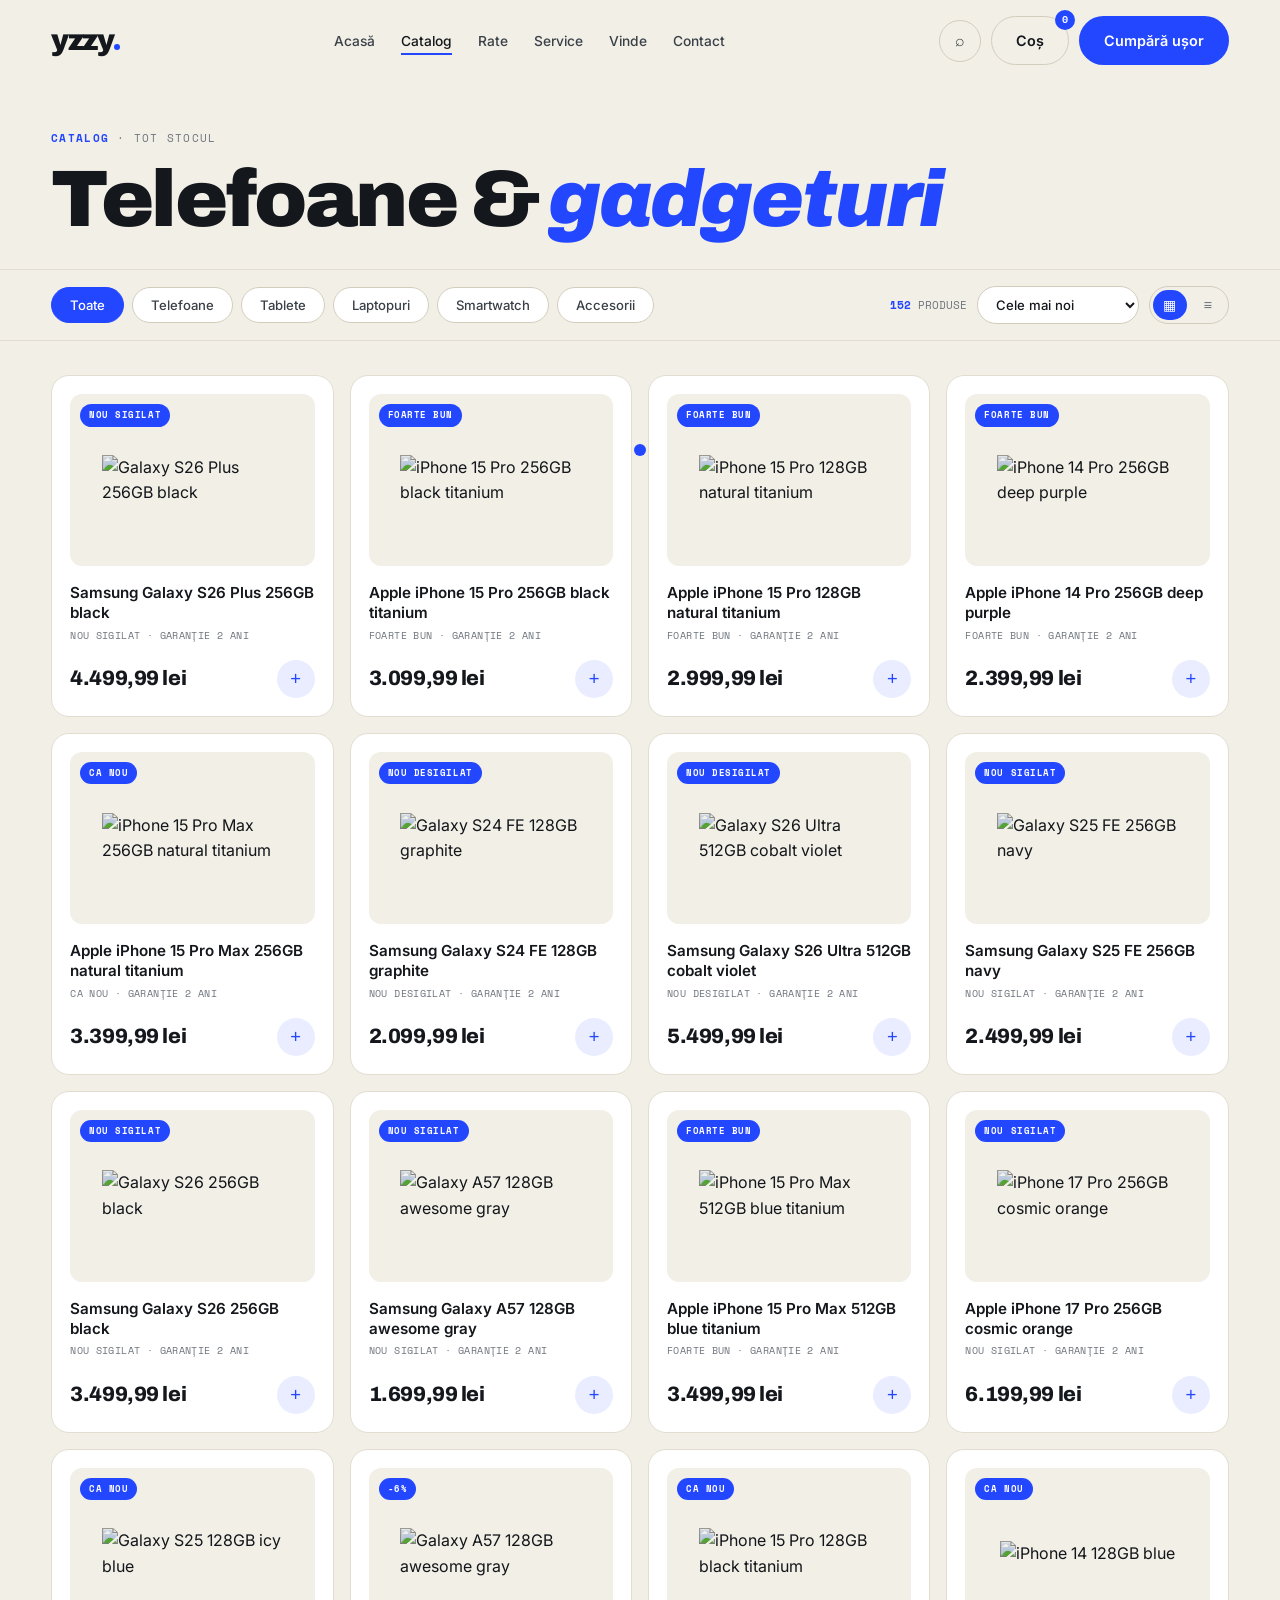
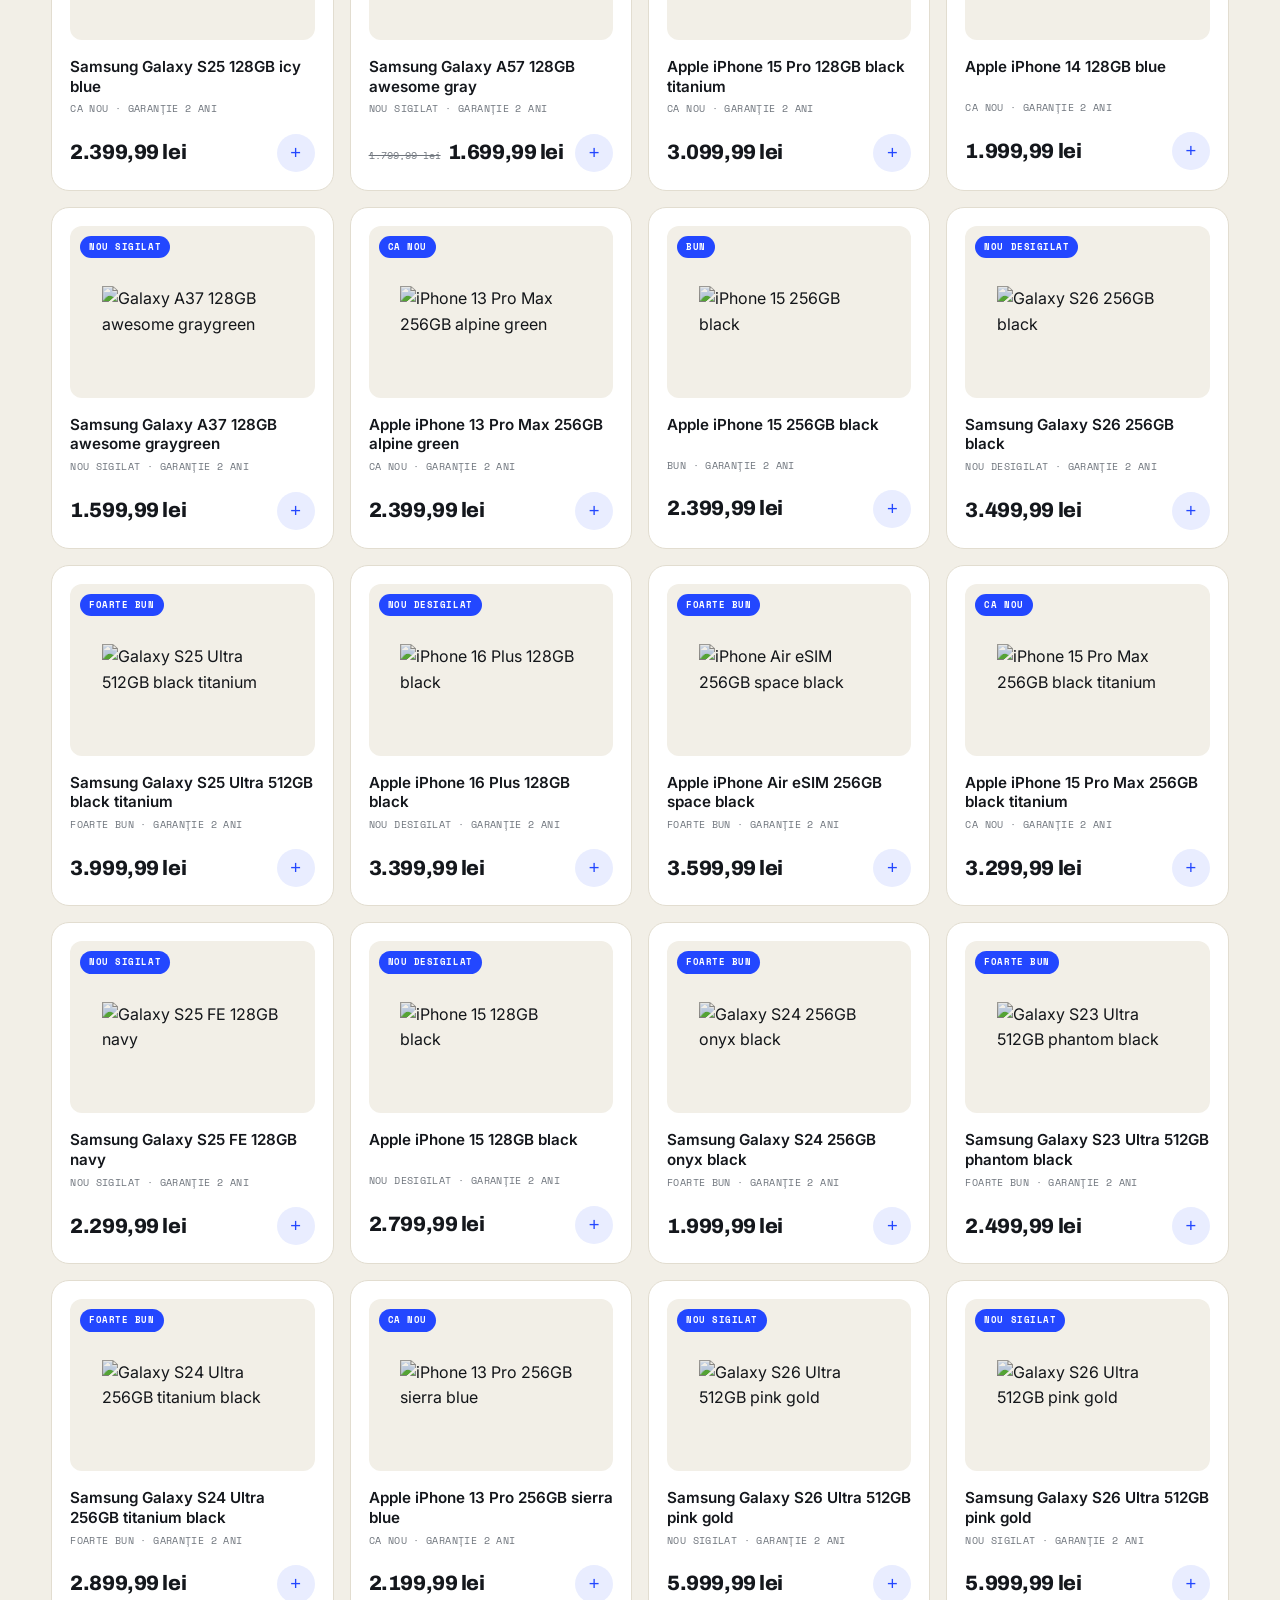
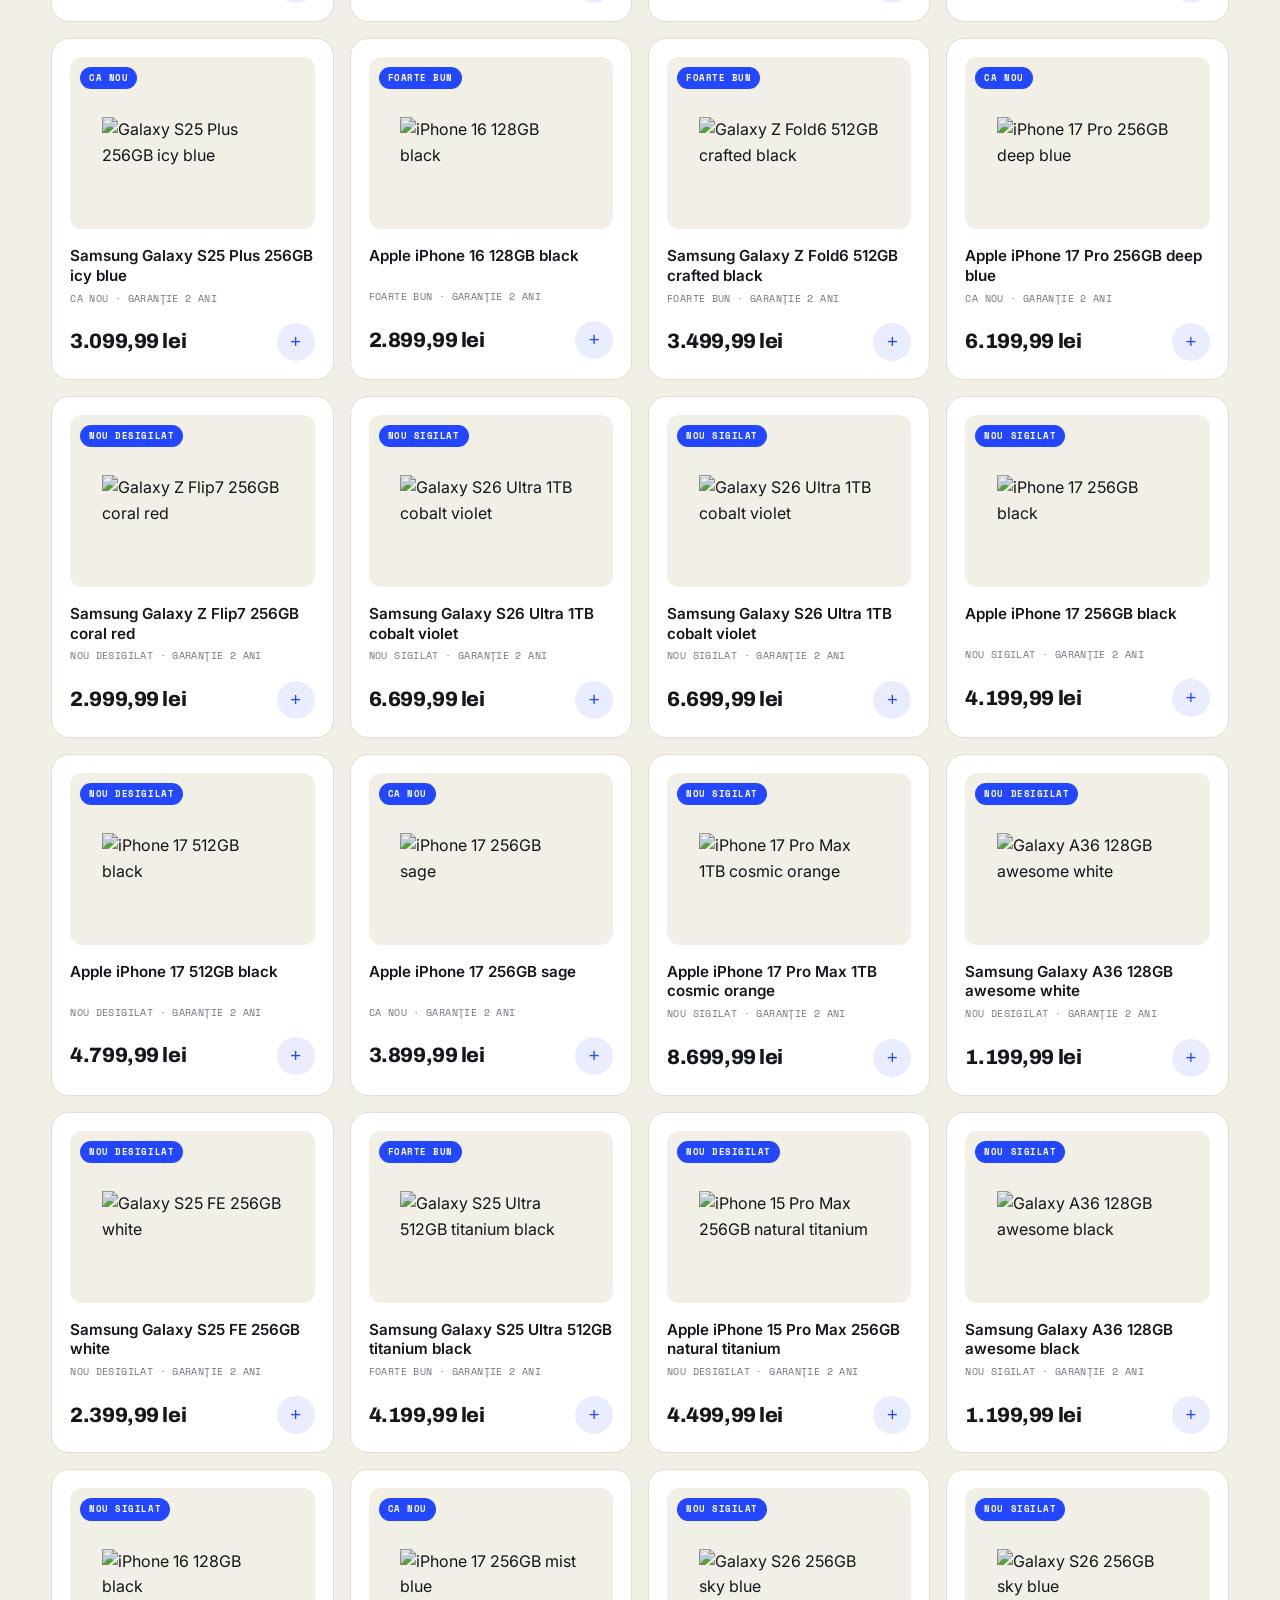
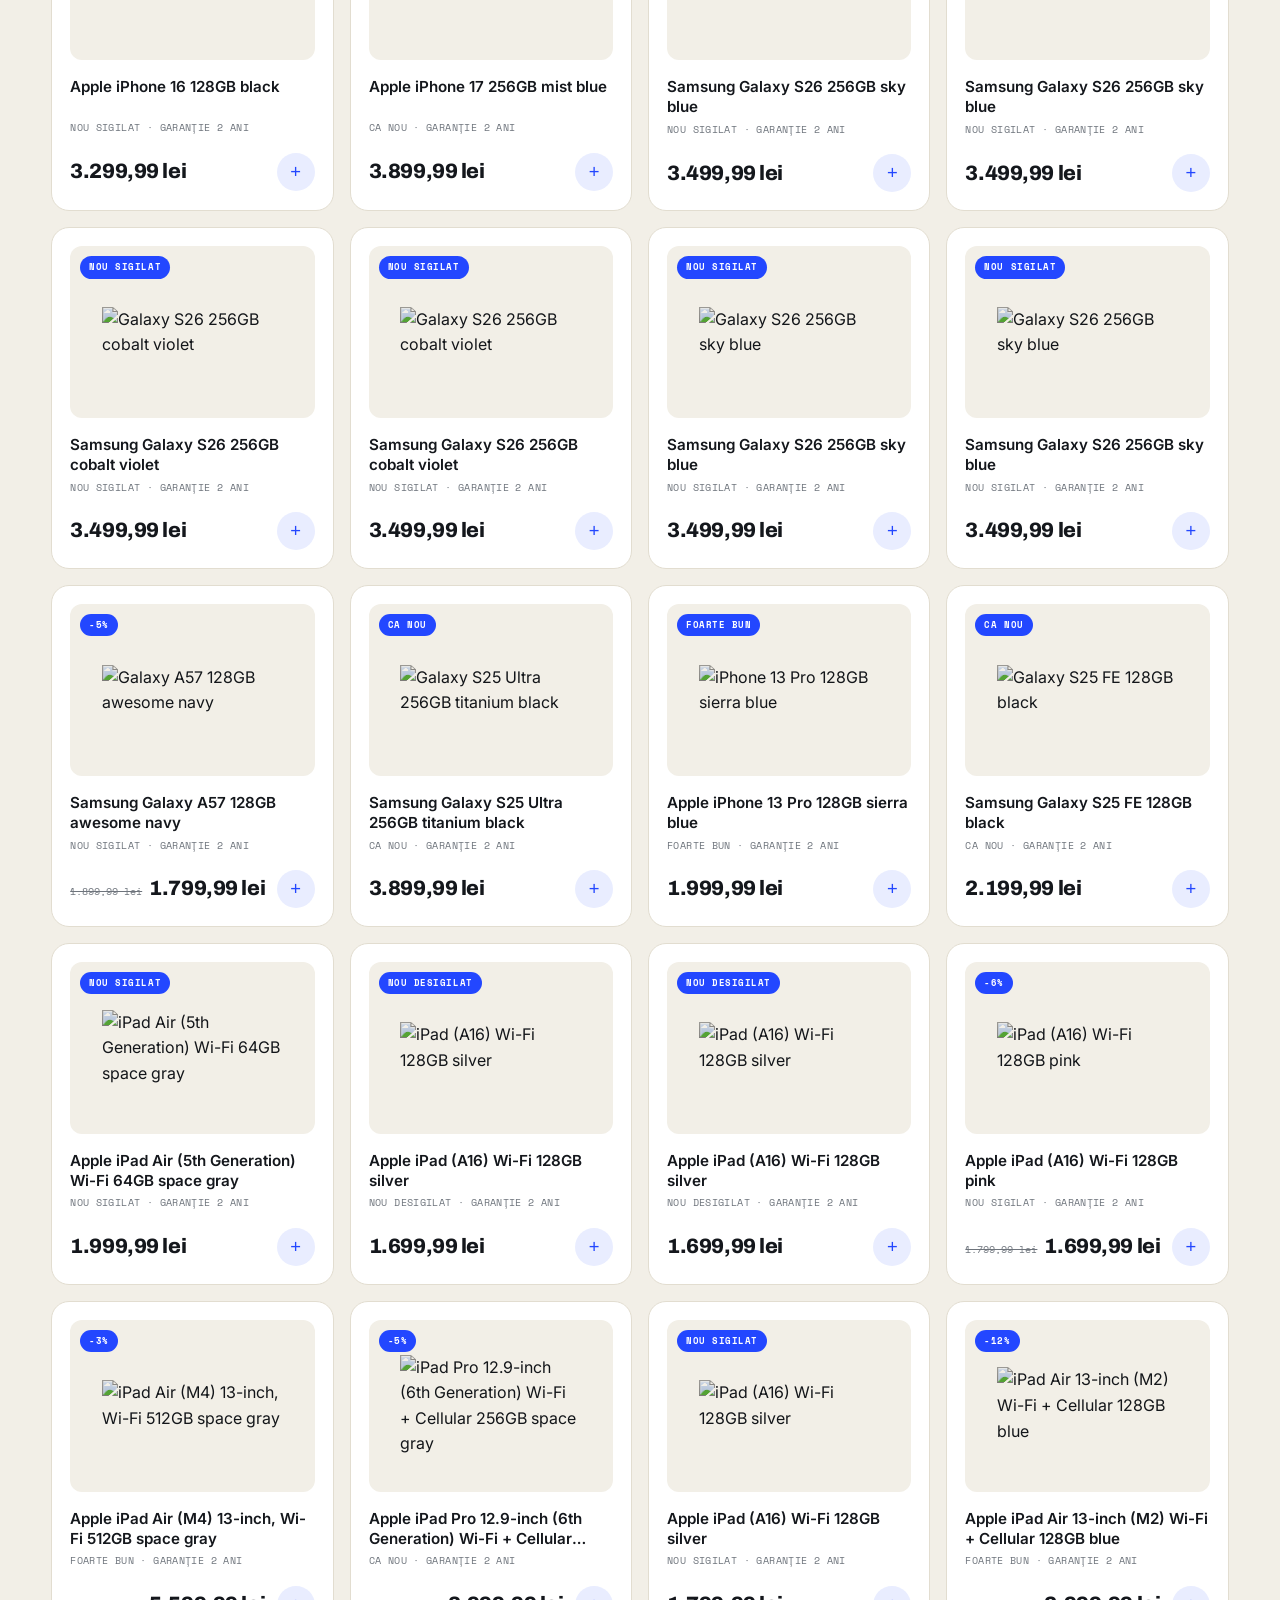
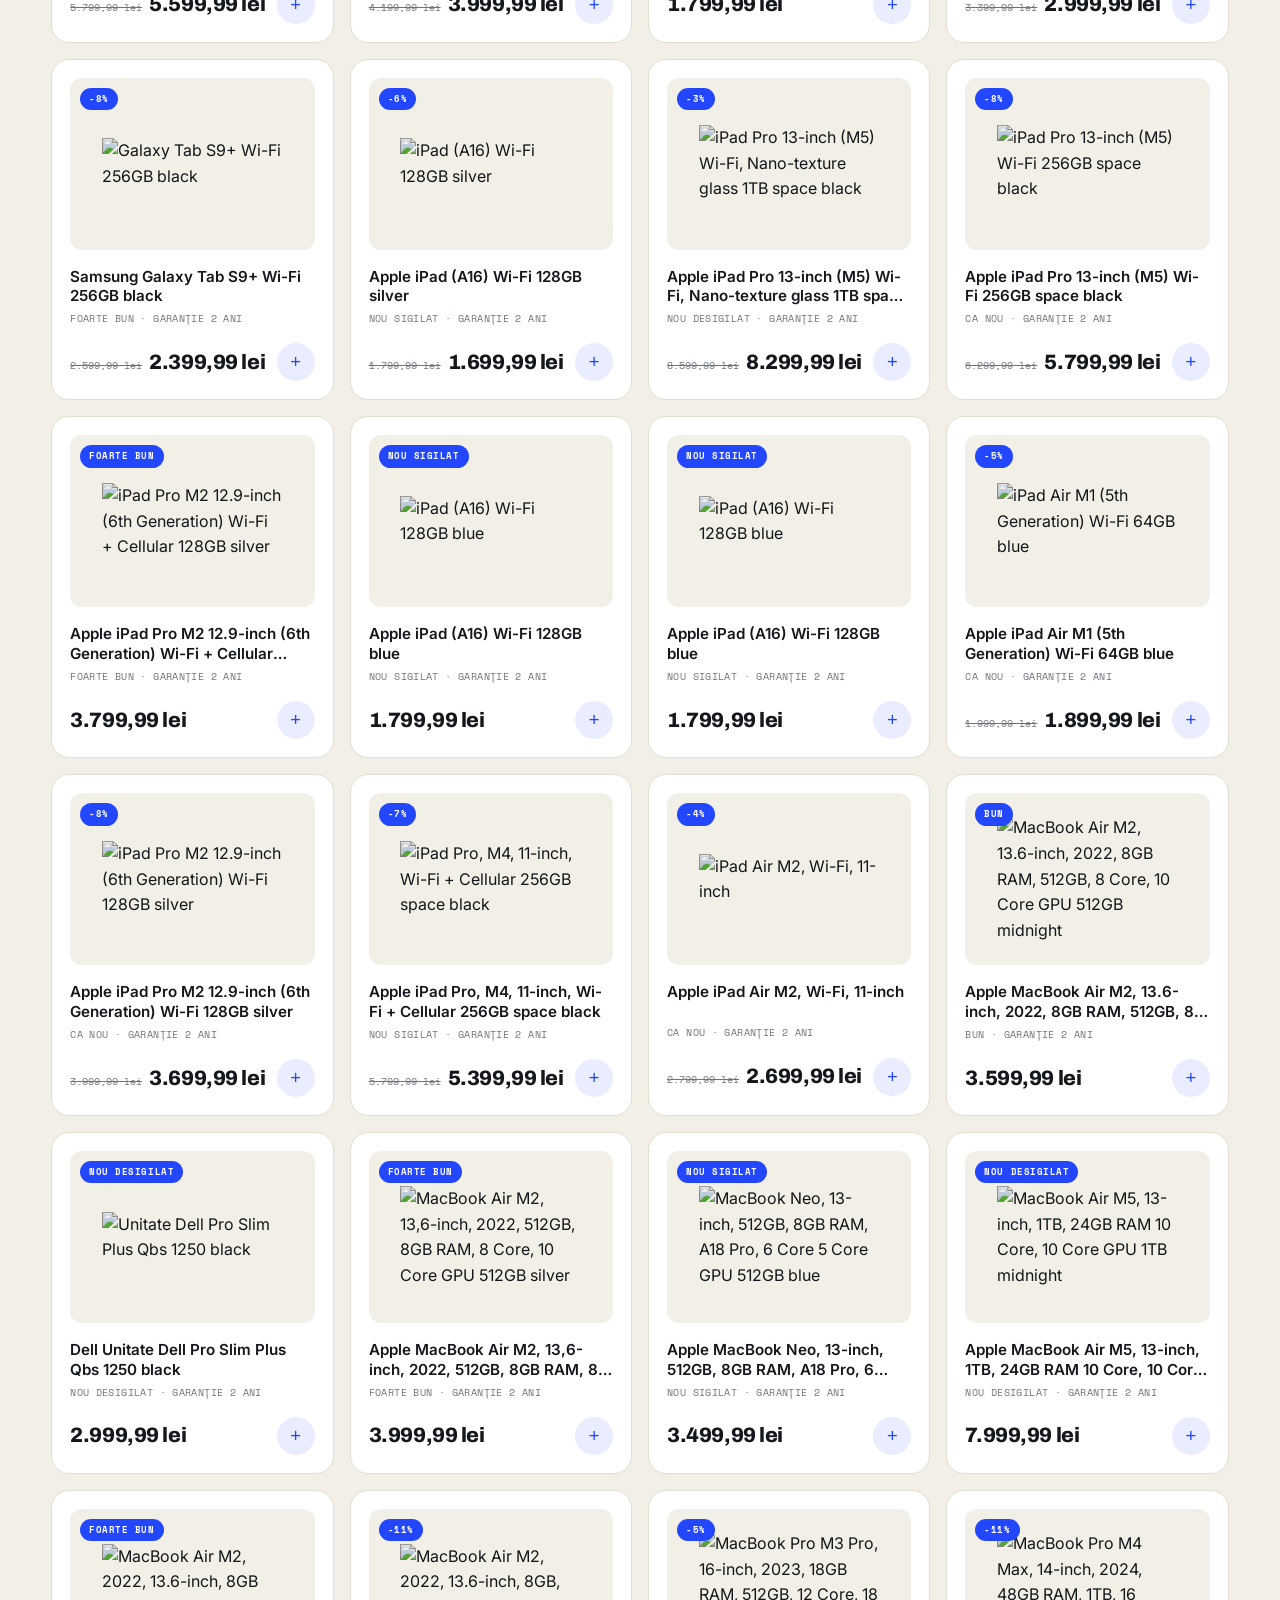
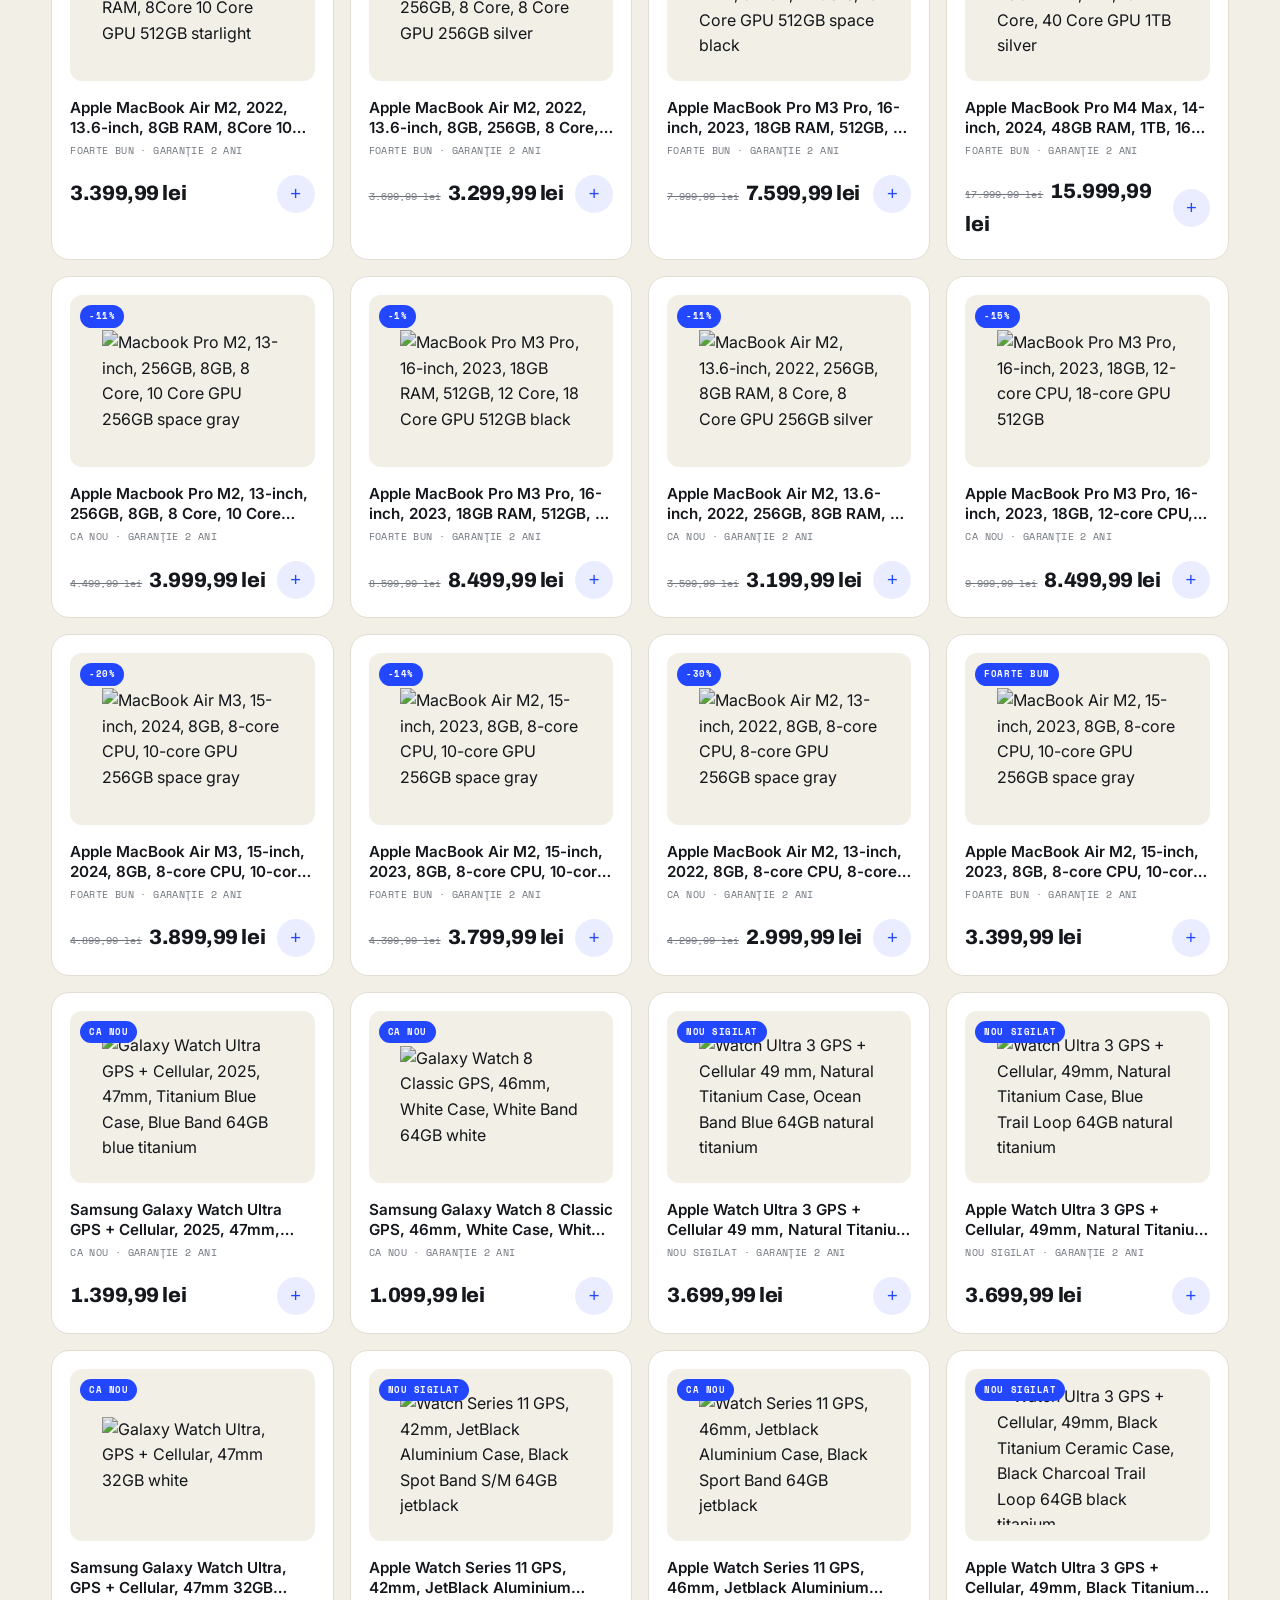
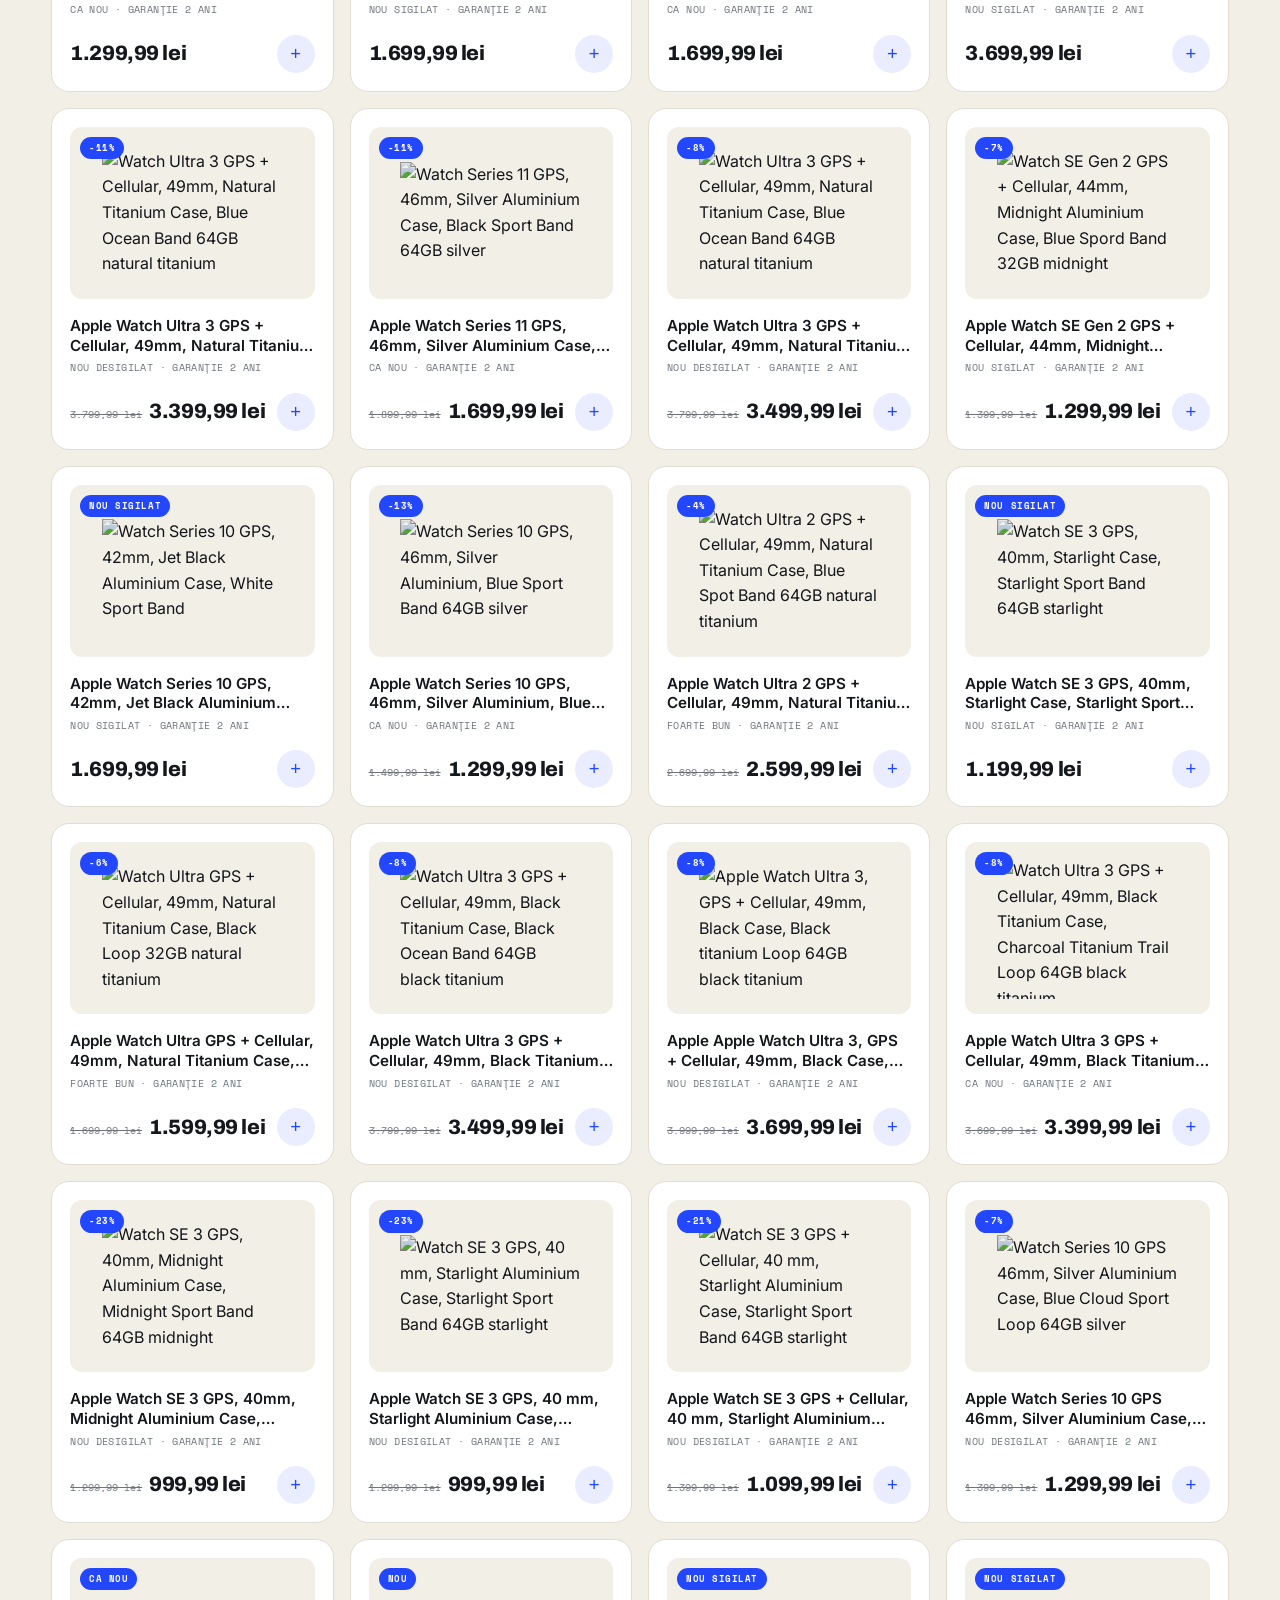
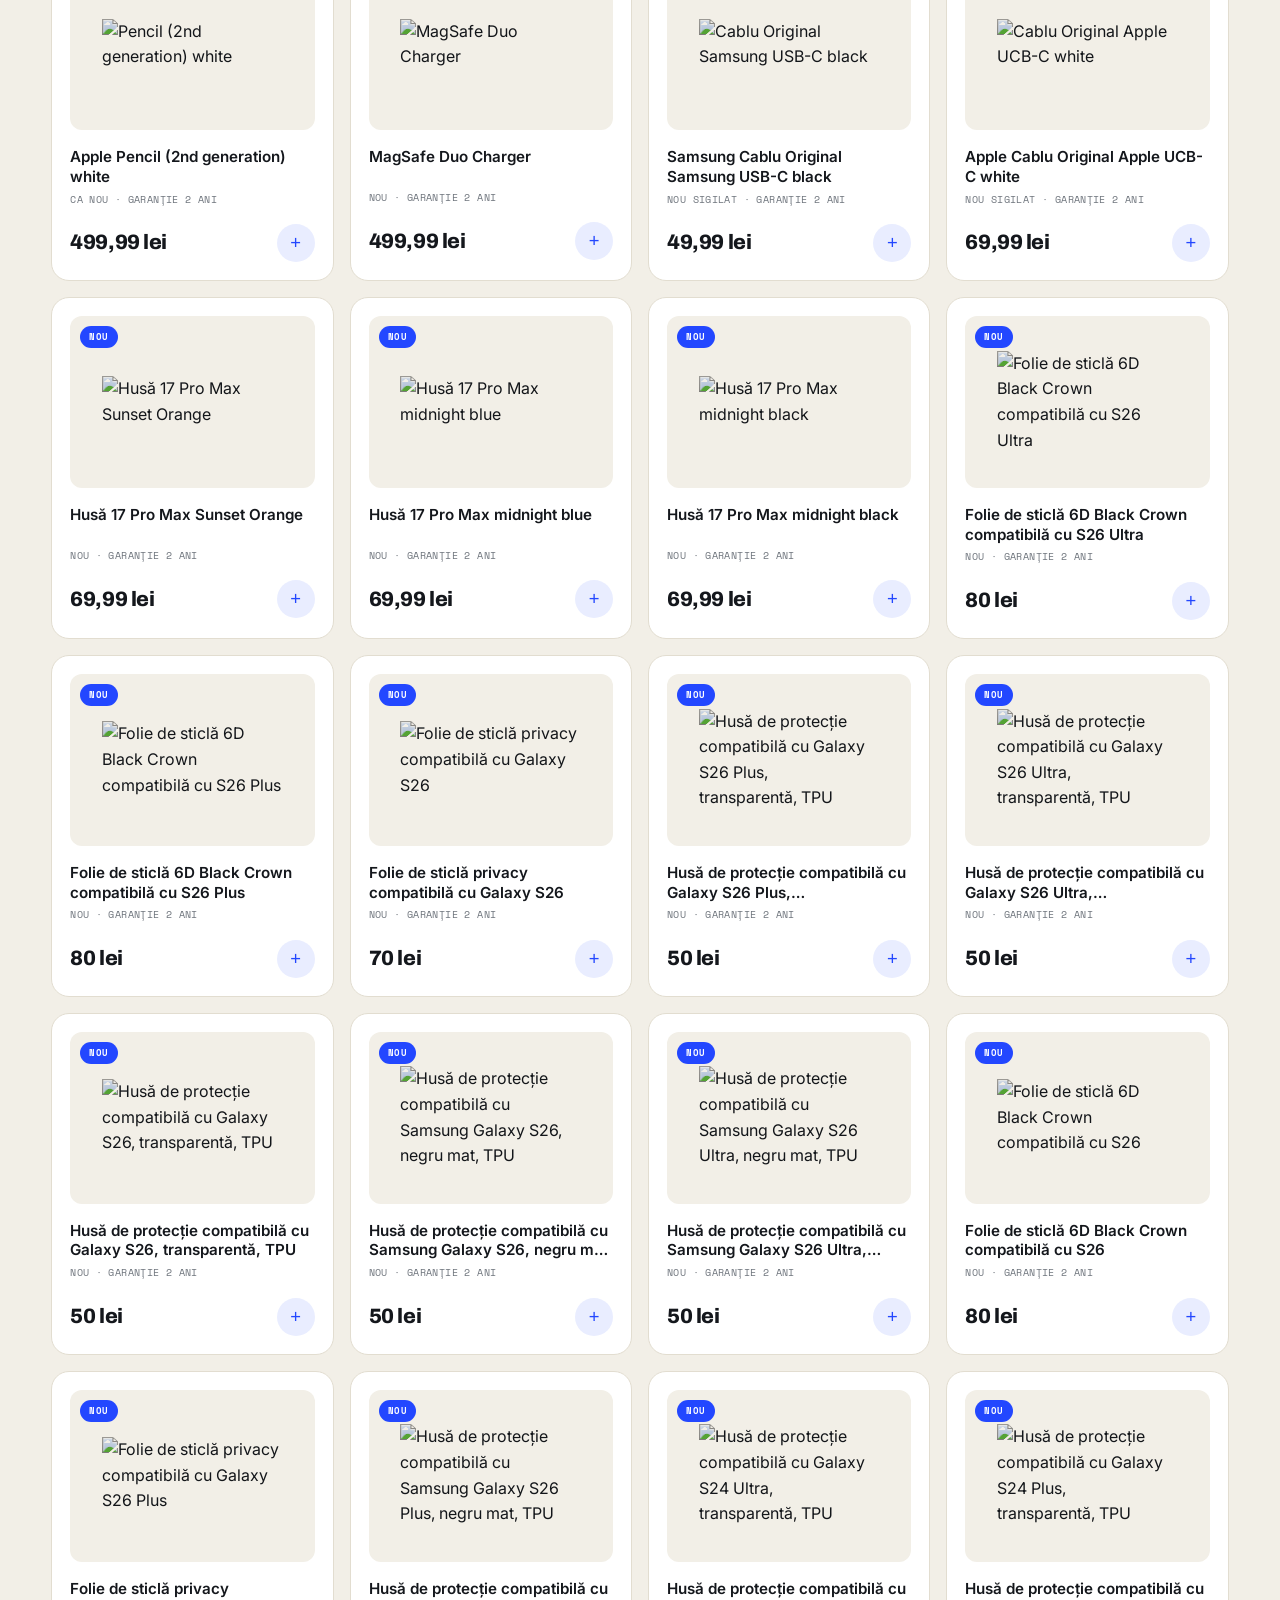
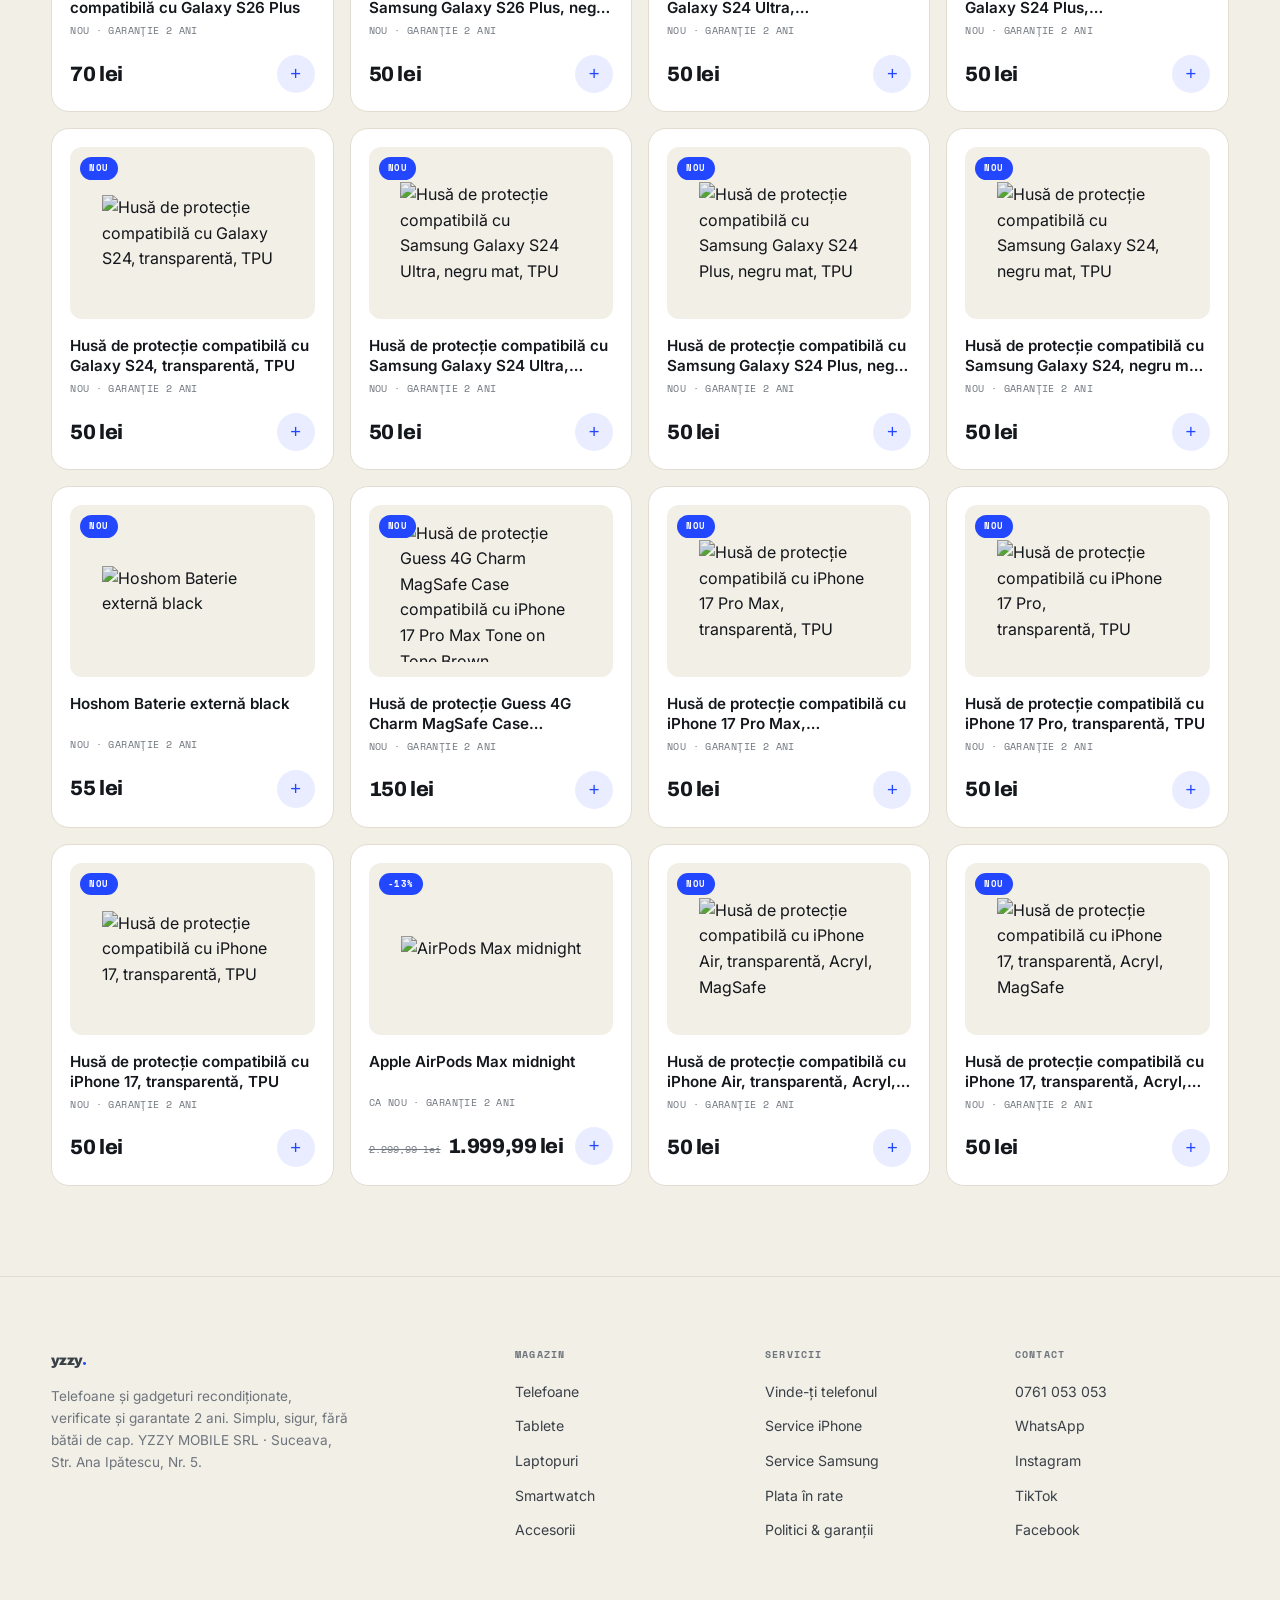
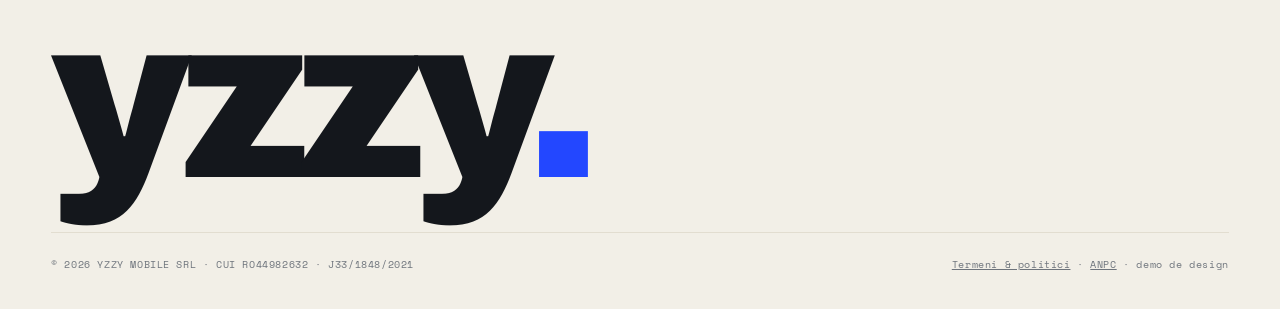
==== catalog.html @ cafa91b9 "YZZY — EASY: concept 1 (albastru electric pe alb cald, claritate elvetiana), logo reinventat fara eg" ====
<!DOCTYPE html>
<html lang="ro">
<head>
<meta charset="UTF-8">
<meta name="viewport" content="width=device-width, initial-scale=1.0">
<title>Catalog — YZZY</title>
<meta name="description" content="Catalogul YZZY: telefoane, tablete, laptopuri, smartwatch și accesorii recondiționate, garantate 2 ani.">
<link rel="stylesheet" href="theme.css?v=1">
<style>
.cat-hero{padding:130px 4vw 30px}
.cat-hero h1{font-size:clamp(2.6rem,7vw,5rem)}
.cat-bar{position:sticky;top:66px;z-index:50;background:rgba(242,239,231,.9);backdrop-filter:blur(14px);padding:16px 4vw;border-top:1px solid var(--line);border-bottom:1px solid var(--line);display:flex;gap:16px;align-items:center;justify-content:space-between;flex-wrap:wrap}
.cat-controls{display:flex;gap:10px;align-items:center;flex-wrap:wrap}
.cat-controls select{background:var(--card);border:1.5px solid var(--line-2);color:var(--ink);font-family:var(--f-text);font-size:.82rem;font-weight:500;padding:9px 14px;border-radius:100px;cursor:none}
.view-toggle{display:flex;gap:4px;border:1.5px solid var(--line-2);border-radius:100px;padding:3px}
.view-toggle button{background:none;border:none;color:var(--ink-soft);width:34px;height:30px;border-radius:100px;cursor:none;font-size:.9rem;transition:background .2s,color .2s}
.view-toggle button.active{background:var(--blue);color:#fff}
.count-line{font-family:var(--f-mono);font-size:.68rem;text-transform:uppercase;color:var(--ink-soft)}
.count-line b{color:var(--blue)}
.cat-body{padding:34px 4vw 90px}
.empty{text-align:center;padding:80px 0;color:var(--ink-soft);font-family:var(--f-mono);text-transform:uppercase;font-size:.8rem}
</style>
</head>
<body>
<nav id="nav"></nav>

<header class="cat-hero">
  <span class="sec-num" style="display:block;margin-bottom:14px"><b>CATALOG</b> · TOT STOCUL</span>
  <h1 class="display">Telefoane & <em class="blue">gadgeturi</em></h1>
</header>

<div class="cat-bar">
  <div class="pills" id="catPills"></div>
  <div class="cat-controls">
    <span class="count-line"><b id="resCount">0</b> PRODUSE</span>
    <select id="sortSel" aria-label="Sortează">
      <option value="new">Cele mai noi</option>
      <option value="price-asc">Preț crescător</option>
      <option value="price-desc">Preț descrescător</option>
    </select>
    <div class="view-toggle">
      <button id="vGrid" class="active" aria-label="Carduri">▦</button>
      <button id="vList" aria-label="Listă">≡</button>
    </div>
  </div>
</div>

<main class="cat-body">
  <div class="pgrid" id="grid"></div>
  <div class="board" id="list" style="display:none">
    <div class="board-row board-head"><span class="col-name">Produs</span><span class="col-state">Stare</span><span class="col-tag">Detalii</span><span class="col-price">Preț</span></div>
    <div id="listRows"></div>
  </div>
  <div class="empty" id="empty" style="display:none">Niciun produs în această categorie.</div>
</main>

<footer id="footer"></footer>

<script src="data/catalog.js?v=1"></script>
<script src="app.js?v=1"></script>
<script>
renderNav('catalog.html');
renderFooter(document.getElementById('footer'));

let activeCat=qs('cat')||'toate',sortMode='new',view='grid';
const pills=[{key:'toate',label:'Toate'}].concat(CATS.map(c=>({key:c.key,label:c.label})));
document.getElementById('catPills').innerHTML=pills.map(p=>`<button class="pill${p.key===activeCat?' active':''}" data-cat="${p.key}">${p.label}</button>`).join('');

function current(){
  let list=activeCat==='toate'?P.slice():P.filter(p=>p.cat===activeCat);
  if(sortMode==='price-asc')list.sort((a,b)=>a.price-b.price);
  else if(sortMode==='price-desc')list.sort((a,b)=>b.price-a.price);
  return list;
}
function render(){
  const list=current();
  document.getElementById('resCount').textContent=list.length;
  const grid=document.getElementById('grid'),listEl=document.getElementById('list'),rows=document.getElementById('listRows'),empty=document.getElementById('empty');
  empty.style.display=list.length?'none':'block';
  if(view==='grid'){
    grid.style.display='';listEl.style.display='none';
    grid.innerHTML=list.map(cardHTML).join('');
    bindAddButtons(grid);
  }else{
    grid.style.display='none';listEl.style.display=list.length?'':'none';
    rows.innerHTML=list.map(p=>`<a class="board-row" href="produs.html?id=${p.id}">
      <span class="col-name">${p.brand} ${p.name}</span>
      <span class="col-state">${p.on_sale&&p.regular>p.price?'ofertă':'în stoc'}</span>
      <span class="col-tag">${p.condition} · garanție 2 ani</span>
      <span class="col-price">${fmtLei(p.price)}</span></a>`).join('');
  }
}
document.getElementById('catPills').addEventListener('click',e=>{
  const b=e.target.closest('[data-cat]');if(!b)return;
  activeCat=b.dataset.cat;
  document.querySelectorAll('#catPills .pill').forEach(x=>x.classList.toggle('active',x.dataset.cat===activeCat));
  history.replaceState(null,'',activeCat==='toate'?'catalog.html':'catalog.html?cat='+activeCat);
  render();
});
document.getElementById('sortSel').addEventListener('change',e=>{sortMode=e.target.value;render()});
document.getElementById('vGrid').addEventListener('click',()=>{view='grid';vGrid.classList.add('active');vList.classList.remove('active');render()});
document.getElementById('vList').addEventListener('click',()=>{view='list';vList.classList.add('active');vGrid.classList.remove('active');render()});
render();
</script>
</body>
</html>
---- theme.css ----
/* YZZY — EASY · temă comună (albastru electric pe alb cald, claritate elvețiană) */
@import url('https://fonts.googleapis.com/css2?family=Archivo:wght@400;500;600;700;800;900&family=Inter:wght@400;500;600&family=Space+Mono:wght@400;700&display=swap');

:root{
  --paper:#F2EFE7;
  --paper-2:#EAE6DB;
  --card:#FFFFFF;
  --ink:#14171C;
  --ink-2:#3A4047;
  --ink-soft:#6E747C;
  --line:#E2DDD0;
  --line-2:#D2CCBC;
  --blue:#2347FF;
  --blue-dark:#1733CC;
  --blue-tint:#E9EDFF;
  --ok:#1FA463;
  --radius:18px;
  --f-display:'Archivo',sans-serif;
  --f-text:'Inter',sans-serif;
  --f-mono:'Space Mono',monospace;
}
*{margin:0;padding:0;box-sizing:border-box}
html{scroll-behavior:smooth}
body{background:var(--paper);color:var(--ink);font-family:var(--f-text);font-size:16px;line-height:1.6;-webkit-font-smoothing:antialiased;overflow-x:hidden;cursor:none}
::selection{background:var(--blue);color:#fff}
a{color:inherit}
img{max-width:100%}

.display{font-family:var(--f-display);font-weight:900;letter-spacing:-.03em;line-height:.98}
.mono{font-family:var(--f-mono);letter-spacing:.04em;text-transform:uppercase}
.blue{color:var(--blue)}
.muted{color:var(--ink-soft)}
.dot{color:var(--blue)}

/* ---------- cursor (punctul de brand) ---------- */
.cur{position:fixed;width:12px;height:12px;border-radius:50%;background:var(--blue);pointer-events:none;z-index:10000;transform:translate(-50%,-50%);transition:width .2s,height .2s,background .2s}
.cur.big{width:42px;height:42px;background:rgba(35,71,255,.18)}
@media(hover:none){.cur{display:none}body{cursor:auto}}

/* ---------- nav ---------- */
nav{position:fixed;top:0;left:0;right:0;z-index:100;display:flex;align-items:center;justify-content:space-between;gap:16px;padding:16px 4vw;transition:background .3s,border-color .3s,box-shadow .3s;border-bottom:1px solid transparent}
nav.scrolled{background:rgba(242,239,231,.85);backdrop-filter:blur(16px);border-bottom-color:var(--line);box-shadow:0 1px 0 rgba(0,0,0,.02)}
.logo{font-family:var(--f-display);font-weight:900;font-size:1.85rem;letter-spacing:-.05em;text-decoration:none;color:var(--ink);display:inline-flex;align-items:baseline;line-height:1}
.logo .d{width:.2em;height:.2em;border-radius:50%;background:var(--blue);display:inline-block;margin-left:.04em;transition:transform .25s}
.logo:hover .d{transform:translateY(-.15em)}
.nav-links{display:flex;gap:26px;list-style:none}
.nav-links a{font-family:var(--f-text);font-size:.86rem;font-weight:500;color:var(--ink-2);text-decoration:none;transition:color .2s;padding:6px 0;position:relative}
.nav-links a::after{content:"";position:absolute;left:0;bottom:0;width:0;height:2px;background:var(--blue);transition:width .25s}
.nav-links a:hover,.nav-links a.active{color:var(--ink)}
.nav-links a:hover::after,.nav-links a.active::after{width:100%}
.nav-cta{display:flex;gap:10px;align-items:center}
.btn{display:inline-flex;align-items:center;justify-content:center;gap:8px;font-family:var(--f-text);font-weight:600;font-size:.9rem;padding:12px 24px;border-radius:100px;text-decoration:none;border:1.5px solid transparent;cursor:none;transition:transform .2s,background .2s,color .2s,border-color .2s,box-shadow .3s}
.btn:hover{transform:translateY(-2px)}
.btn-blue{background:var(--blue);color:#fff}
.btn-blue:hover{background:var(--blue-dark);box-shadow:0 10px 26px -8px rgba(35,71,255,.5)}
.btn-ghost{border-color:var(--line-2);color:var(--ink)}
.btn-ghost:hover{border-color:var(--ink);background:var(--ink);color:#fff}
#cartBtn{position:relative}
.cart-count{position:absolute;top:-7px;right:-7px;min-width:20px;height:20px;border-radius:100px;background:var(--blue);color:#fff;font-family:var(--f-mono);font-size:.62rem;font-weight:700;display:grid;place-items:center;padding:0 5px}
.icon-btn{width:42px;height:42px;border-radius:50%;border:1.5px solid var(--line-2);background:none;color:var(--ink-2);cursor:none;display:grid;place-items:center;font-size:1rem;transition:color .2s,border-color .2s,background .2s}
.icon-btn:hover{color:#fff;border-color:var(--blue);background:var(--blue)}
@media(max-width:980px){.nav-links{display:none}}

/* ---------- marquee ---------- */
.marq{background:var(--ink);overflow:hidden;padding:13px 0}
.marq-track{display:flex;gap:40px;width:max-content;animation:scroll 28s linear infinite}
.marq-track:hover{animation-play-state:paused}
.marq-track span{font-family:var(--f-text);font-size:.82rem;font-weight:500;color:var(--paper);white-space:nowrap;display:flex;align-items:center;gap:40px}
.marq-track i{font-style:normal;width:6px;height:6px;border-radius:50%;background:var(--blue);display:inline-block}
@keyframes scroll{to{transform:translateX(-50%)}}

/* ---------- secțiuni ---------- */
section{padding:90px 4vw;position:relative}
.sec-head{display:flex;align-items:flex-end;justify-content:space-between;gap:24px;margin-bottom:46px;flex-wrap:wrap}
.sec-num{font-family:var(--f-mono);font-size:.66rem;letter-spacing:.12em;color:var(--ink-soft);text-transform:uppercase}
.sec-num b{color:var(--blue)}
.sec-title{font-family:var(--f-display);font-weight:900;font-size:clamp(2rem,5vw,4rem);line-height:1;letter-spacing:-.03em}
.sec-title em{font-style:normal;color:var(--blue)}
.reveal{opacity:0;transform:translateY(34px);transition:opacity .7s cubic-bezier(.22,1,.36,1),transform .7s cubic-bezier(.22,1,.36,1)}
.reveal.in{opacity:1;transform:none}

/* ---------- board / tabel produse ---------- */
.board{background:var(--card);border:1px solid var(--line);border-radius:var(--radius);overflow:hidden}
.board-row{display:flex;gap:14px;align-items:center;padding:15px 20px;border-bottom:1px solid var(--line);font-size:.86rem;text-decoration:none;transition:background .18s}
.board-row:last-child{border-bottom:none}
a.board-row:hover{background:var(--blue-tint)}
.board-row .col-name{flex:2;min-width:0;color:var(--ink);font-weight:500;white-space:nowrap;overflow:hidden;text-overflow:ellipsis}
.board-row .col-state{width:120px;color:var(--ok);flex:none;font-family:var(--f-mono);font-size:.7rem;text-transform:uppercase}
.board-row .col-tag{flex:1.4;min-width:0;color:var(--ink-soft);font-family:var(--f-mono);font-size:.68rem;white-space:nowrap;overflow:hidden;text-overflow:ellipsis}
.board-row .col-price{color:var(--ink);font-family:var(--f-display);font-weight:800;font-size:1rem;flex:none;letter-spacing:-.02em}
.board-head{background:var(--paper-2);color:var(--ink-soft)}
.board-head .col-state,.board-head .col-price,.board-head .col-name{color:var(--ink-soft);font-family:var(--f-mono);font-weight:400;font-size:.64rem;text-transform:uppercase;letter-spacing:.08em}

/* ---------- carduri produs ---------- */
.pgrid{display:grid;grid-template-columns:repeat(4,1fr);gap:16px}
.pcard{position:relative;background:var(--card);border:1px solid var(--line);border-radius:var(--radius);padding:18px;display:flex;flex-direction:column;gap:5px;text-decoration:none;color:var(--ink);transition:transform .3s cubic-bezier(.22,1,.36,1),box-shadow .3s,border-color .3s;overflow:hidden}
.pcard:hover{transform:translateY(-6px);box-shadow:0 22px 44px -22px rgba(20,23,28,.22);border-color:var(--line-2)}
.pvis{position:relative;height:172px;border-radius:12px;background:var(--paper);display:grid;place-items:center;margin-bottom:12px;overflow:hidden}
.pvis img{max-width:74%;max-height:82%;object-fit:contain;mix-blend-mode:multiply;transition:transform .4s cubic-bezier(.22,1,.36,1)}
.pcard:hover .pvis img{transform:scale(1.06)}
.ptag{position:absolute;top:10px;left:10px;z-index:2;font-family:var(--f-mono);font-size:.56rem;letter-spacing:.06em;text-transform:uppercase;color:#fff;background:var(--blue);padding:4px 9px;border-radius:100px;font-weight:700}
.pname{font-weight:600;font-size:.95rem;line-height:1.3;display:-webkit-box;-webkit-line-clamp:2;-webkit-box-orient:vertical;overflow:hidden;min-height:2.5em}
.pstate{font-family:var(--f-mono);font-size:.6rem;letter-spacing:.04em;text-transform:uppercase;color:var(--ink-soft)}
.pfoot{display:flex;align-items:center;justify-content:space-between;margin-top:12px}
.pprice{font-family:var(--f-display);font-weight:800;font-size:1.3rem;letter-spacing:-.02em}
.pprice s{font-family:var(--f-mono);font-weight:400;font-size:.62rem;color:var(--ink-soft);margin-right:7px;letter-spacing:0}
.padd{width:38px;height:38px;border-radius:50%;background:var(--blue-tint);border:none;color:var(--blue);font-size:1.15rem;cursor:none;display:grid;place-items:center;transition:background .2s,transform .2s,color .2s}
.padd:hover{background:var(--blue);color:#fff;transform:scale(1.12)}
@media(max-width:1100px){.pgrid{grid-template-columns:repeat(3,1fr)}}
@media(max-width:820px){.pgrid{grid-template-columns:repeat(2,1fr)}}
@media(max-width:520px){.pgrid{grid-template-columns:1fr}}

/* ---------- pills ---------- */
.pills{display:flex;gap:8px;flex-wrap:wrap}
.pill{font-family:var(--f-text);font-size:.82rem;font-weight:500;padding:9px 18px;border-radius:100px;border:1.5px solid var(--line-2);background:var(--card);color:var(--ink-2);cursor:none;transition:all .2s;text-decoration:none}
.pill:hover{border-color:var(--blue);color:var(--blue)}
.pill.active{background:var(--blue);color:#fff;border-color:var(--blue)}

/* ---------- parteneri ---------- */
.partner-tile{background:var(--card);border-radius:12px;padding:16px 20px;display:grid;place-items:center;text-decoration:none;border:1px solid var(--line);transition:transform .25s,box-shadow .3s,border-color .25s;min-height:84px}
.partner-tile img{max-height:42px;max-width:100%;object-fit:contain}
.partner-tile:hover{transform:translateY(-3px);border-color:var(--blue);box-shadow:0 14px 30px -16px rgba(35,71,255,.4)}

/* ---------- footer ---------- */
footer{border-top:1px solid var(--line);padding:70px 4vw 36px;background:var(--paper)}
.foot-grid{display:grid;grid-template-columns:2fr 1fr 1fr 1fr;gap:36px;margin-bottom:56px}
.foot-grid h5{font-family:var(--f-mono);font-size:.62rem;letter-spacing:.12em;text-transform:uppercase;color:var(--ink-soft);margin-bottom:16px}
.foot-grid ul{list-style:none}
.foot-grid li{margin-bottom:9px}
.foot-grid a{color:var(--ink-2);text-decoration:none;font-size:.88rem;transition:color .2s}
.foot-grid a:hover{color:var(--blue)}
.foot-brand p{color:var(--ink-soft);font-size:.85rem;max-width:300px;margin-top:14px}
.foot-mega{font-family:var(--f-display);font-weight:900;font-size:clamp(4rem,18vw,17rem);line-height:.8;letter-spacing:-.05em;color:var(--ink);margin-bottom:40px}
.foot-mega .d{color:var(--blue)}
.foot-bottom{display:flex;justify-content:space-between;gap:18px;flex-wrap:wrap;border-top:1px solid var(--line);padding-top:24px;font-family:var(--f-mono);font-size:.62rem;letter-spacing:.06em;color:var(--ink-soft)}
.foot-bottom a{color:inherit}
@media(max-width:900px){.foot-grid{grid-template-columns:1fr 1fr}}

/* ---------- toast ---------- */
.toast{position:fixed;bottom:24px;left:50%;transform:translate(-50%,80px);background:var(--ink);color:#fff;font-family:var(--f-text);font-weight:500;font-size:.84rem;padding:14px 22px;border-radius:100px;z-index:300;transition:transform .4s cubic-bezier(.34,1.56,.64,1);pointer-events:none;box-shadow:0 18px 40px -16px rgba(20,23,28,.5)}
.toast.show{transform:translate(-50%,0)}
.toast b{color:#8FA6FF}

/* ---------- search ---------- */
.search-ov{position:fixed;inset:0;background:rgba(242,239,231,.96);backdrop-filter:blur(10px);z-index:250;display:none;padding:14vh 6vw 0;flex-direction:column;align-items:center}
.search-ov.show{display:flex}
.search-ov input{width:min(640px,100%);background:none;border:none;border-bottom:2px solid var(--blue);color:var(--ink);font-family:var(--f-display);font-weight:800;font-size:clamp(1.5rem,4vw,2.6rem);letter-spacing:-.02em;padding:10px 4px;outline:none}
.search-ov input::placeholder{color:var(--line-2)}
.search-res{width:min(640px,100%);margin-top:18px;max-height:50vh;overflow:auto}
.search-res a{display:flex;justify-content:space-between;gap:14px;padding:13px 6px;border-bottom:1px solid var(--line);text-decoration:none;color:var(--ink);font-size:.9rem;transition:color .15s}
.search-res a:hover{color:var(--blue)}
.search-res a b{font-family:var(--f-display);font-weight:800;white-space:nowrap}
.search-close{position:absolute;top:26px;right:5vw}

@media(prefers-reduced-motion:reduce){*{animation-duration:.01ms !important;transition-duration:.01ms !important}}
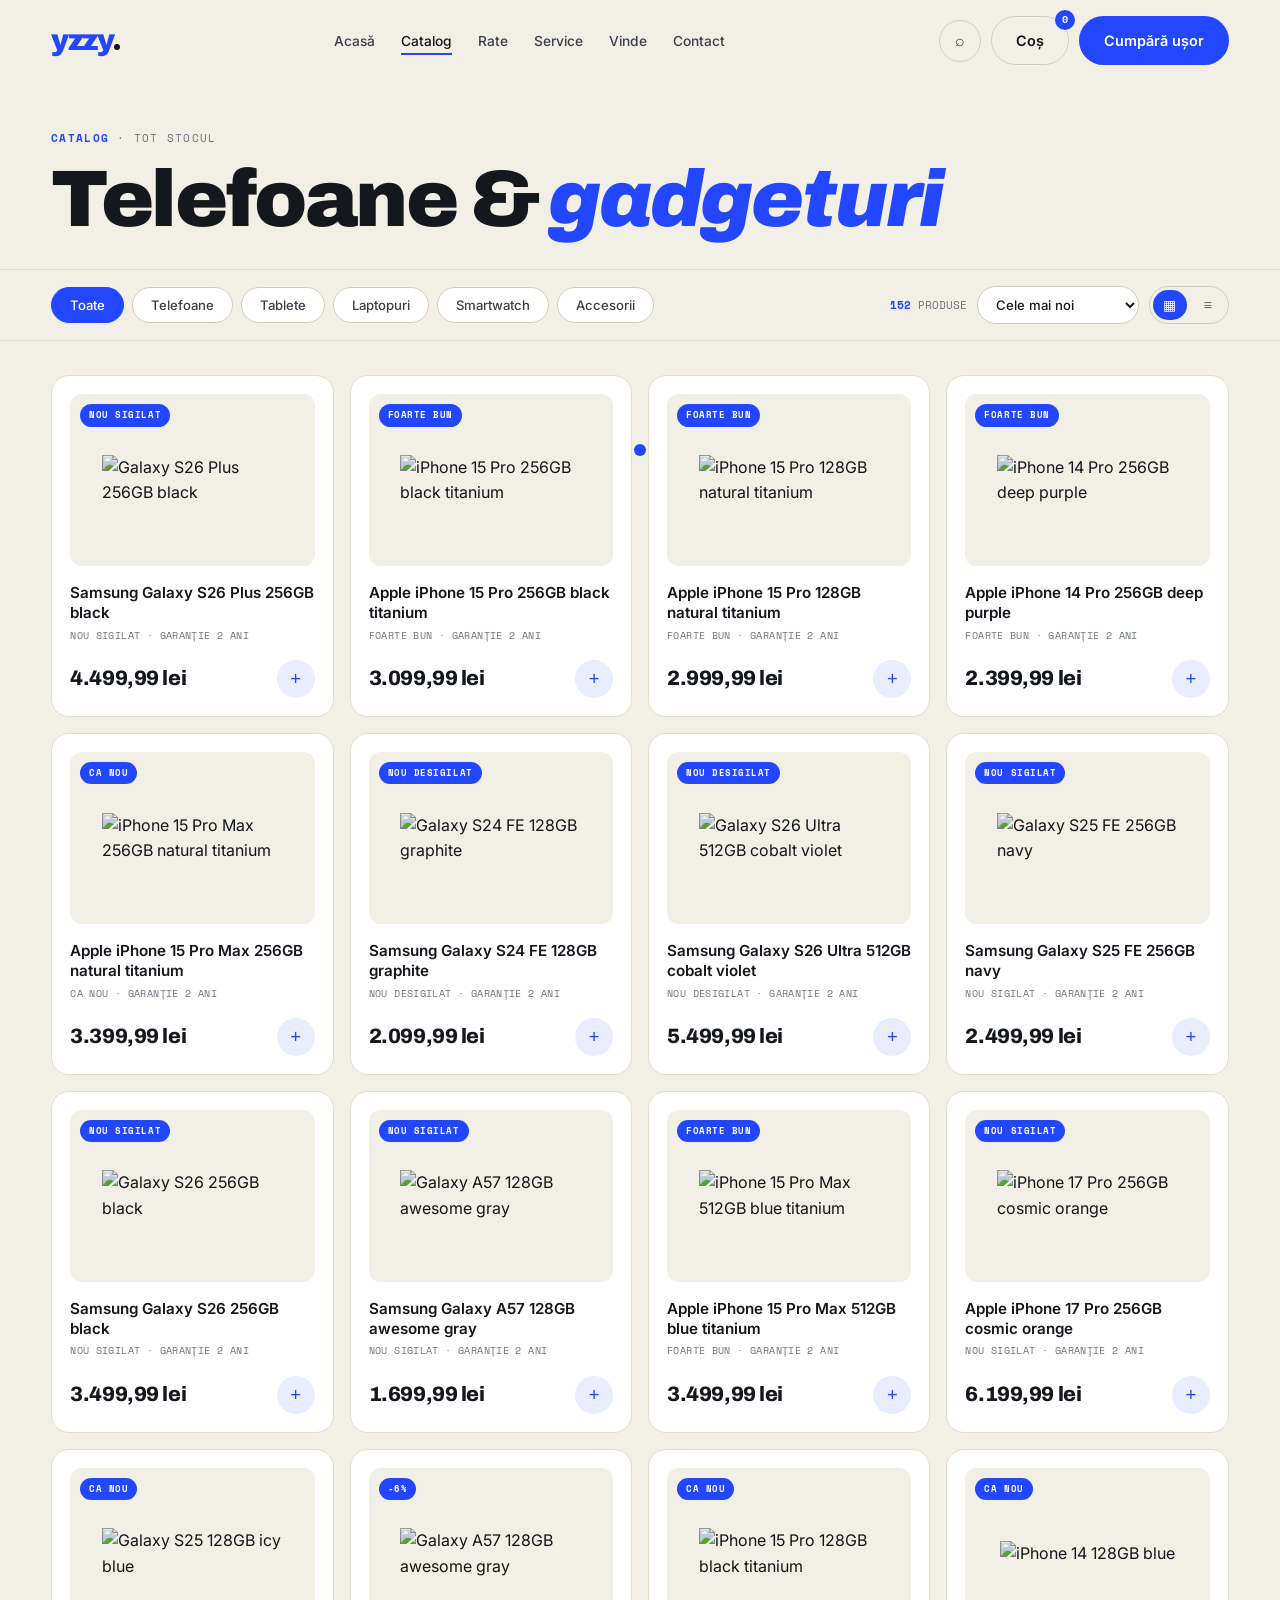
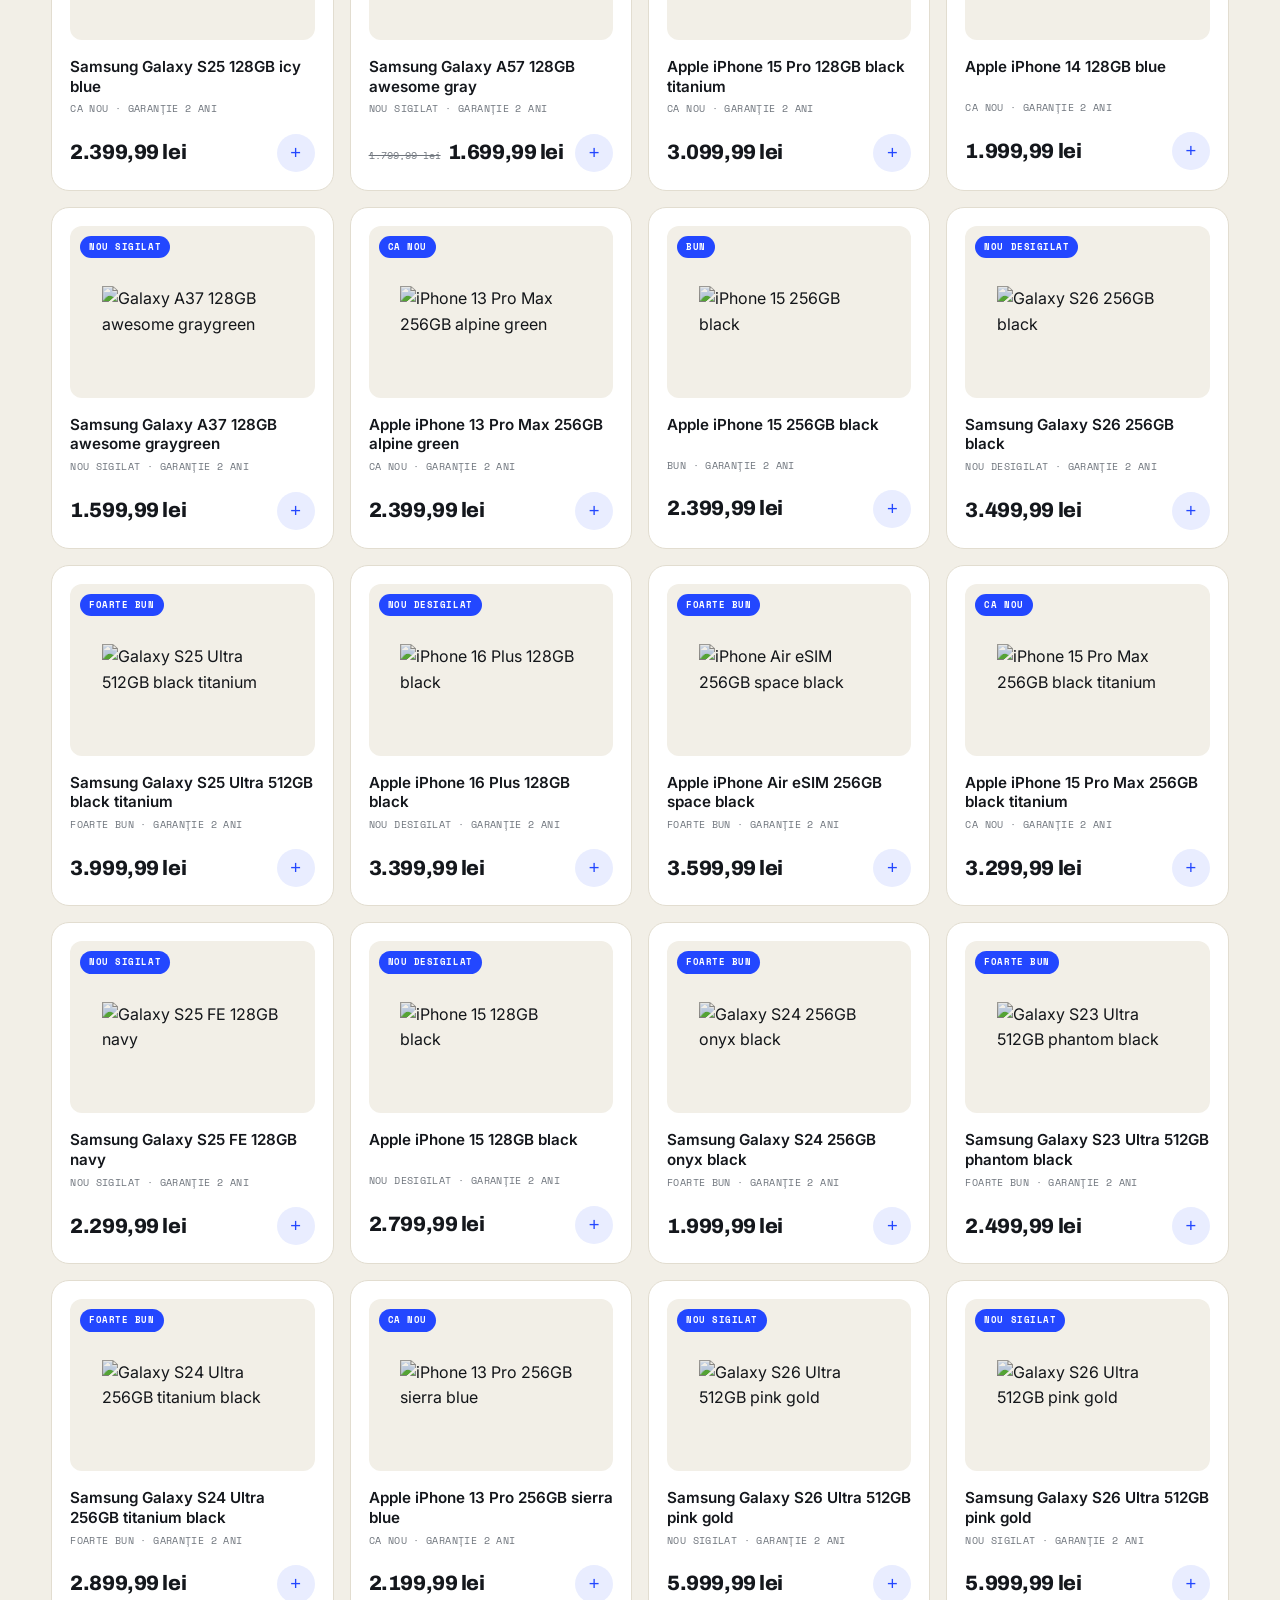
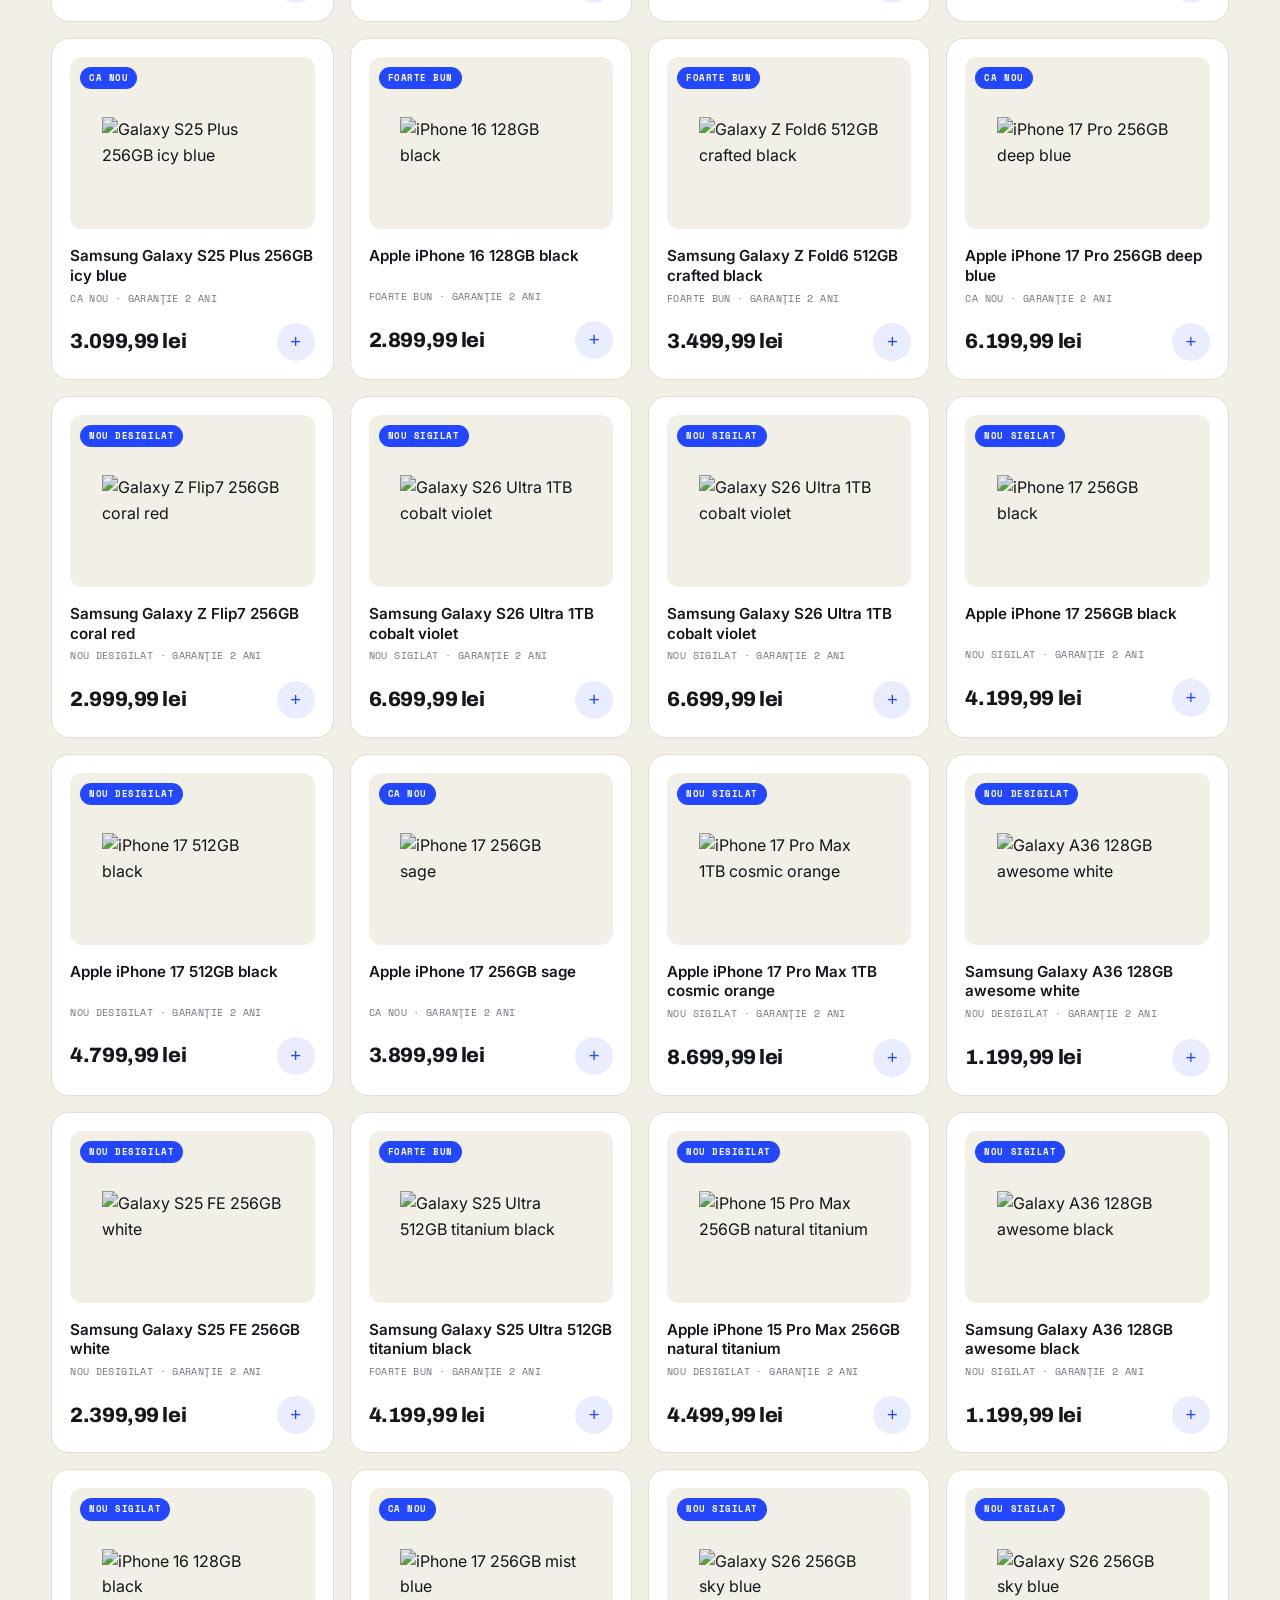
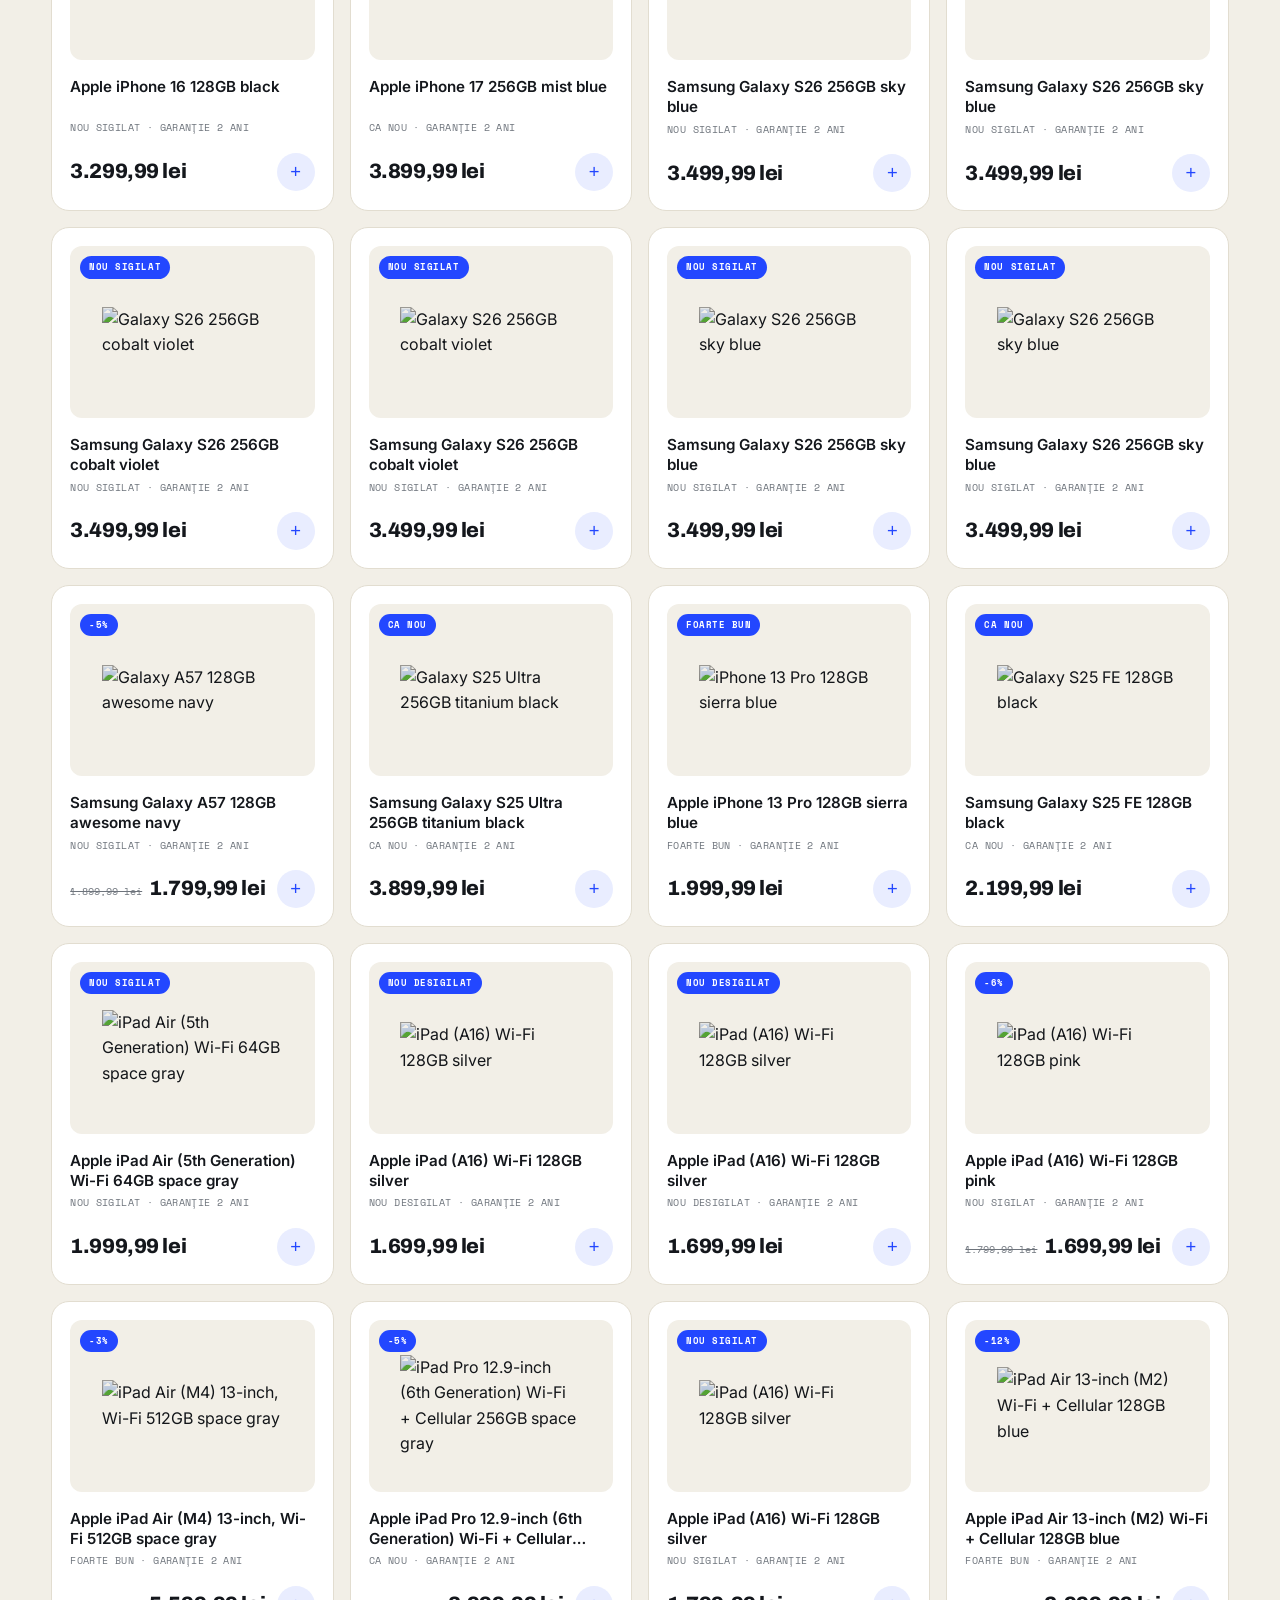
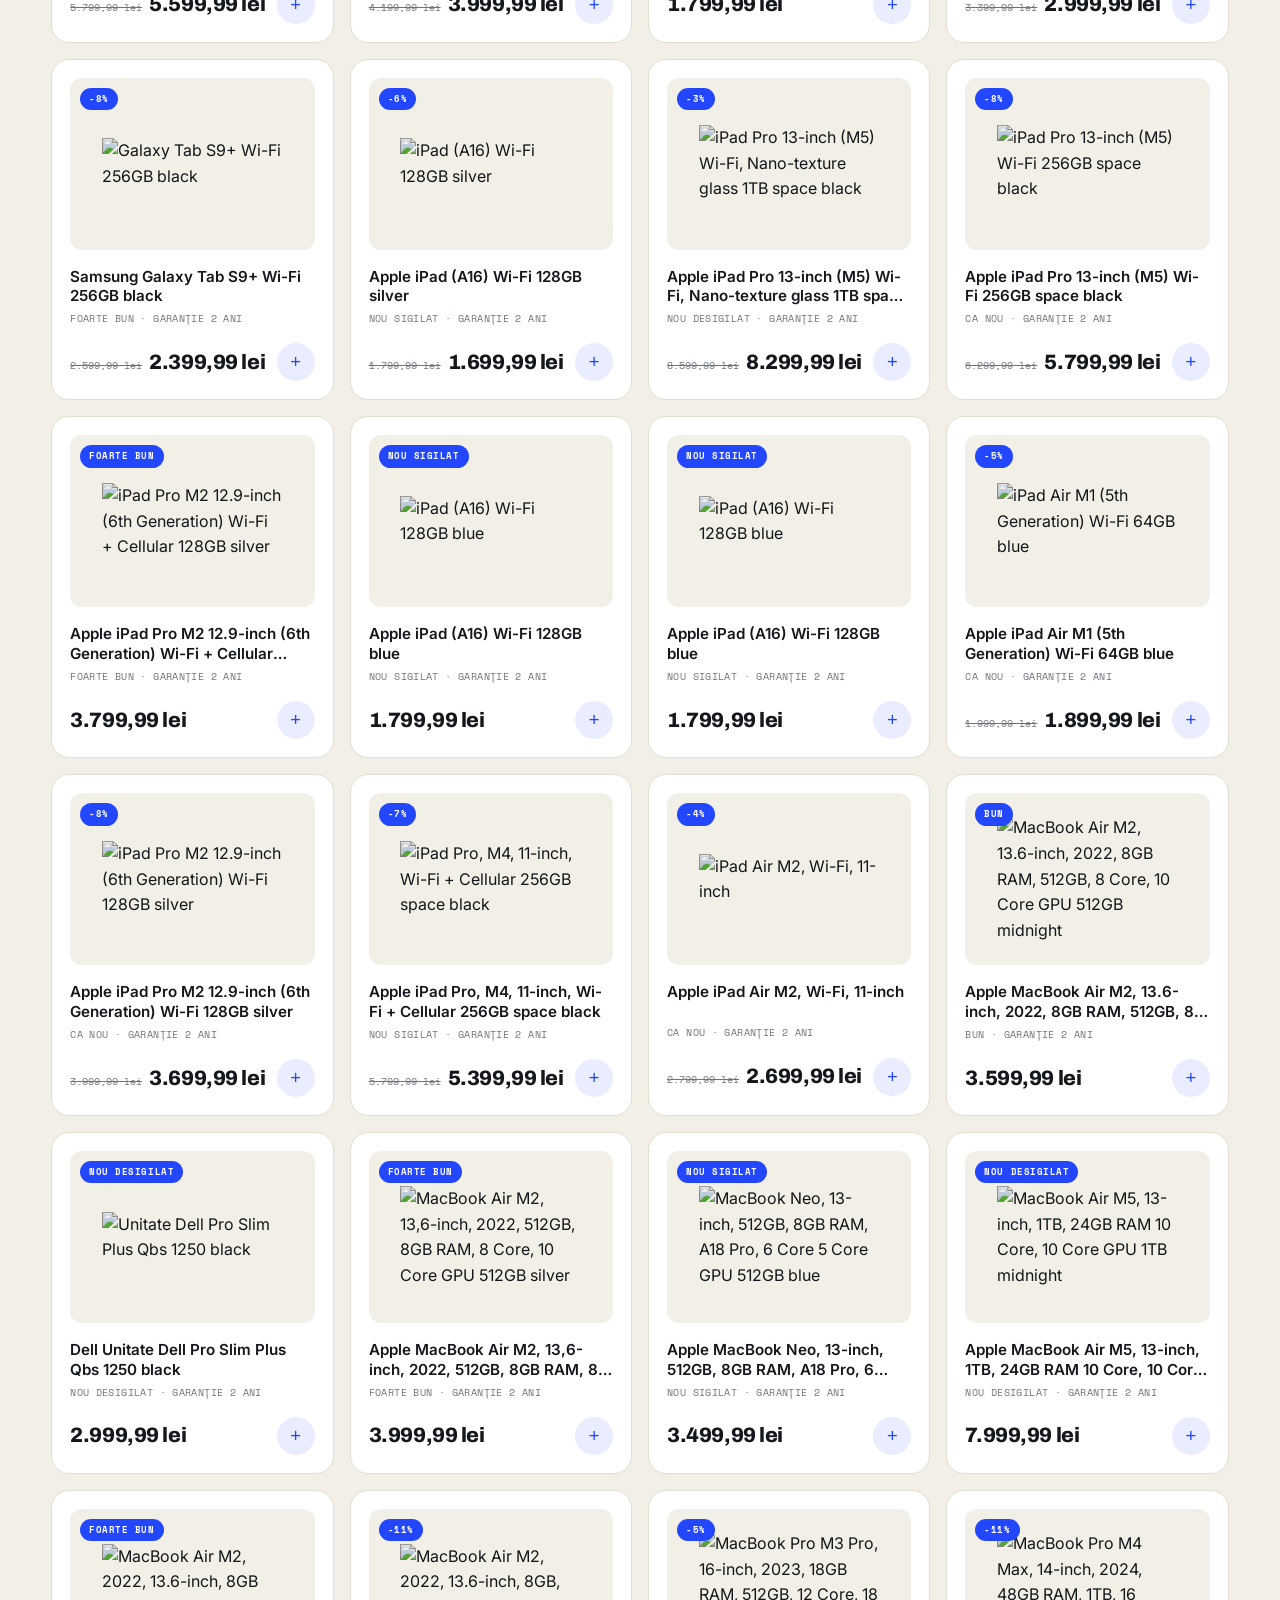
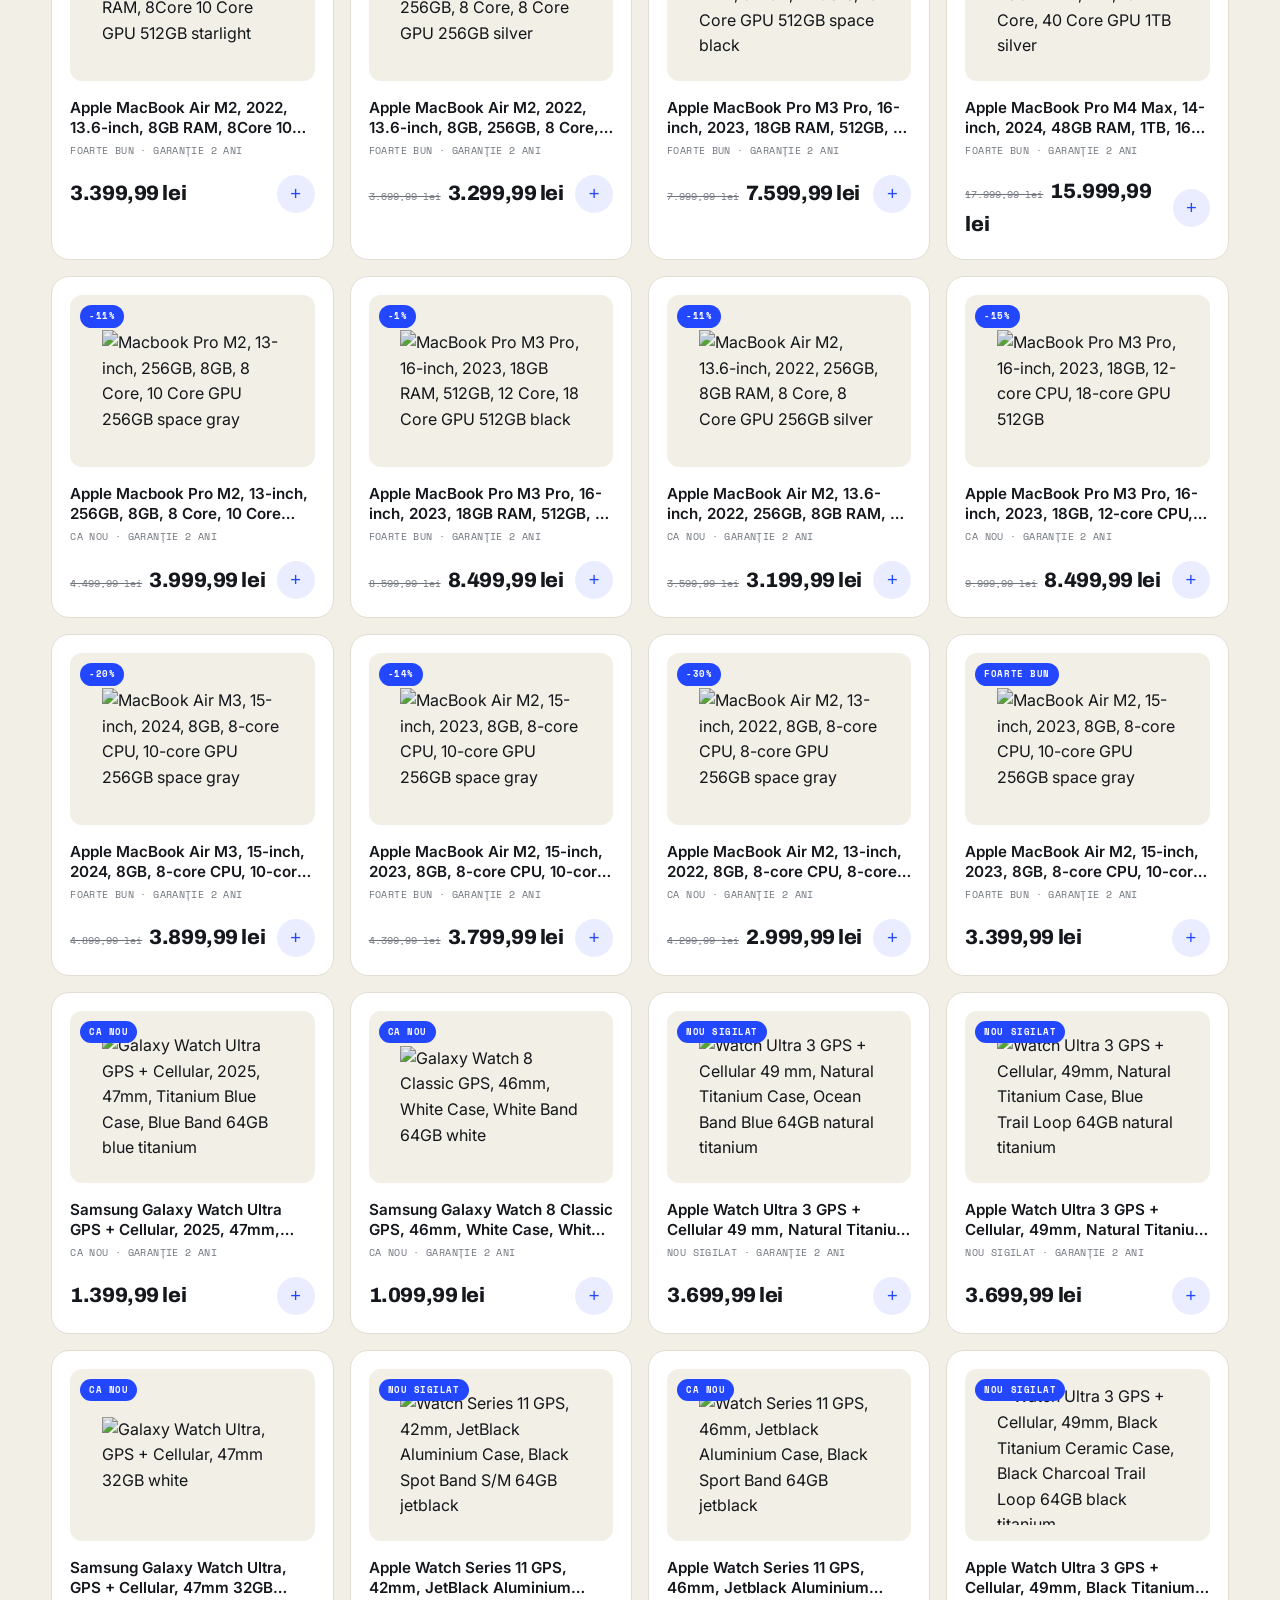
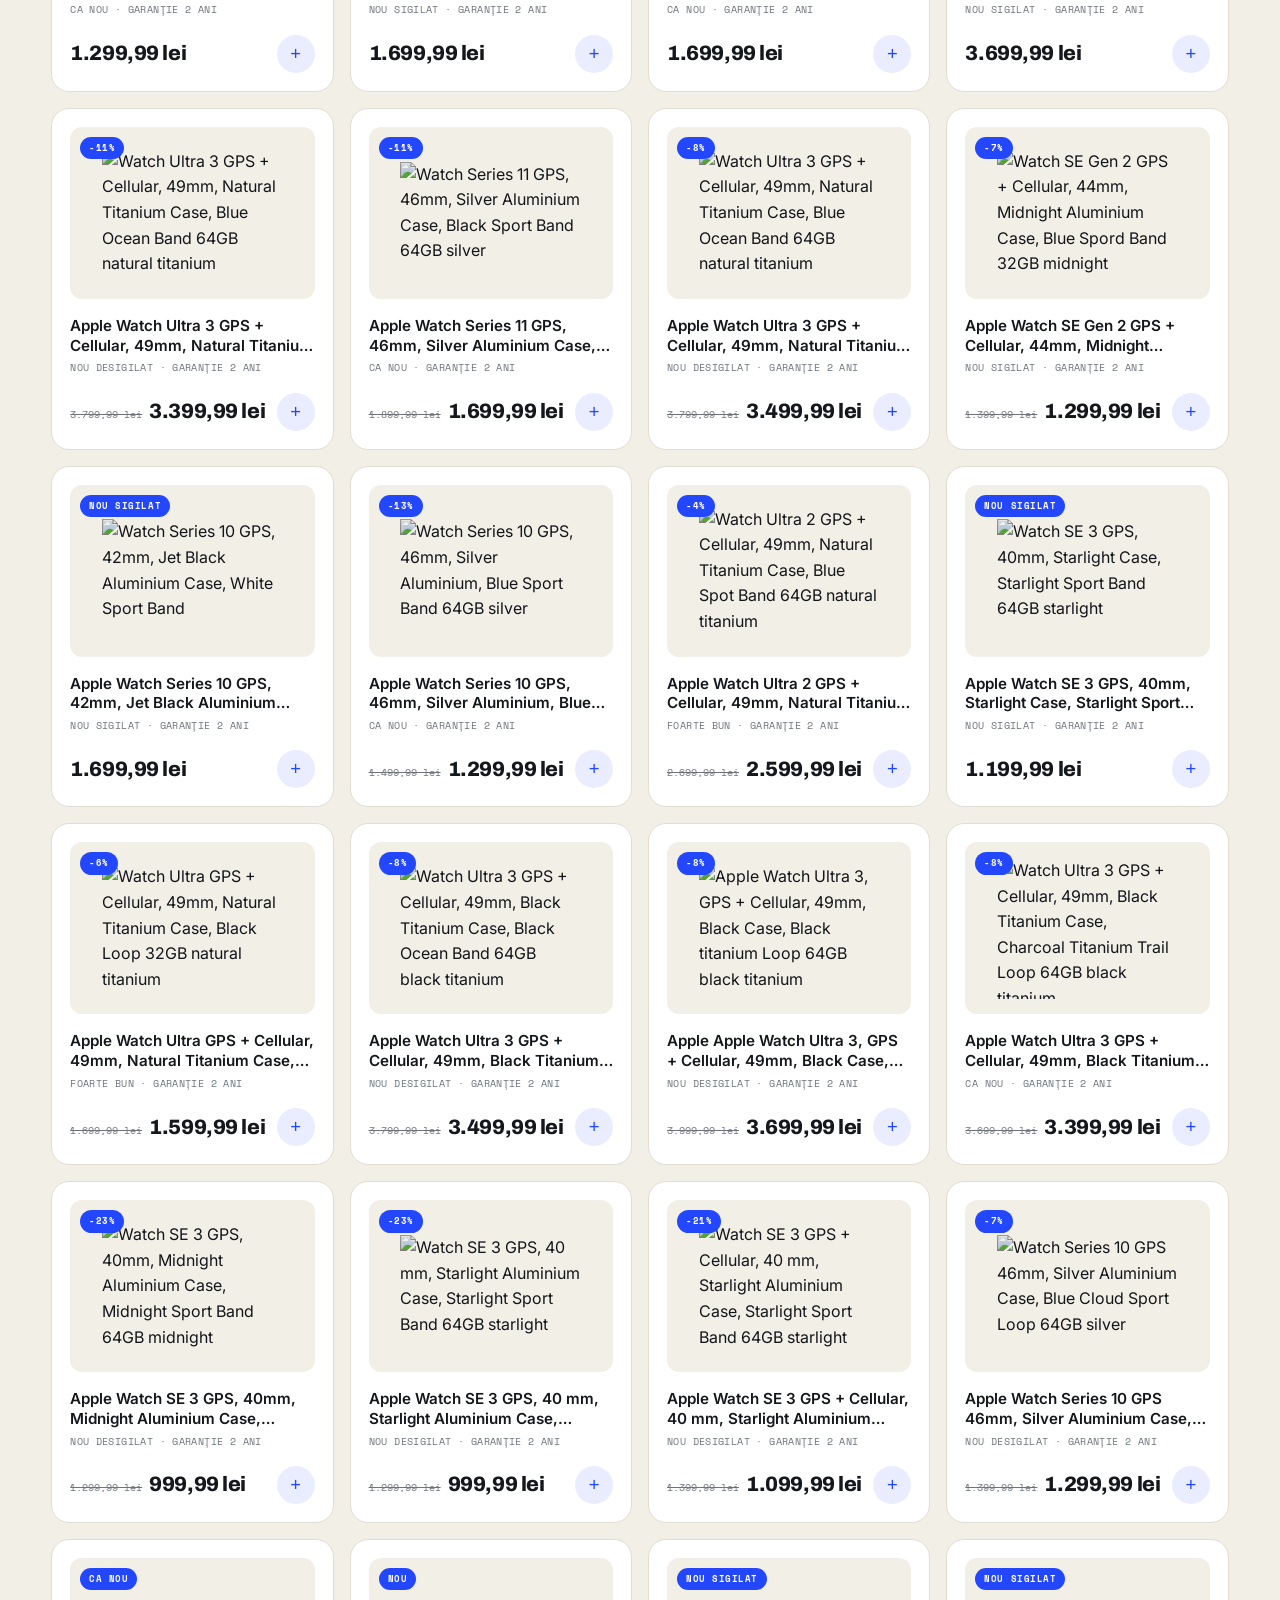
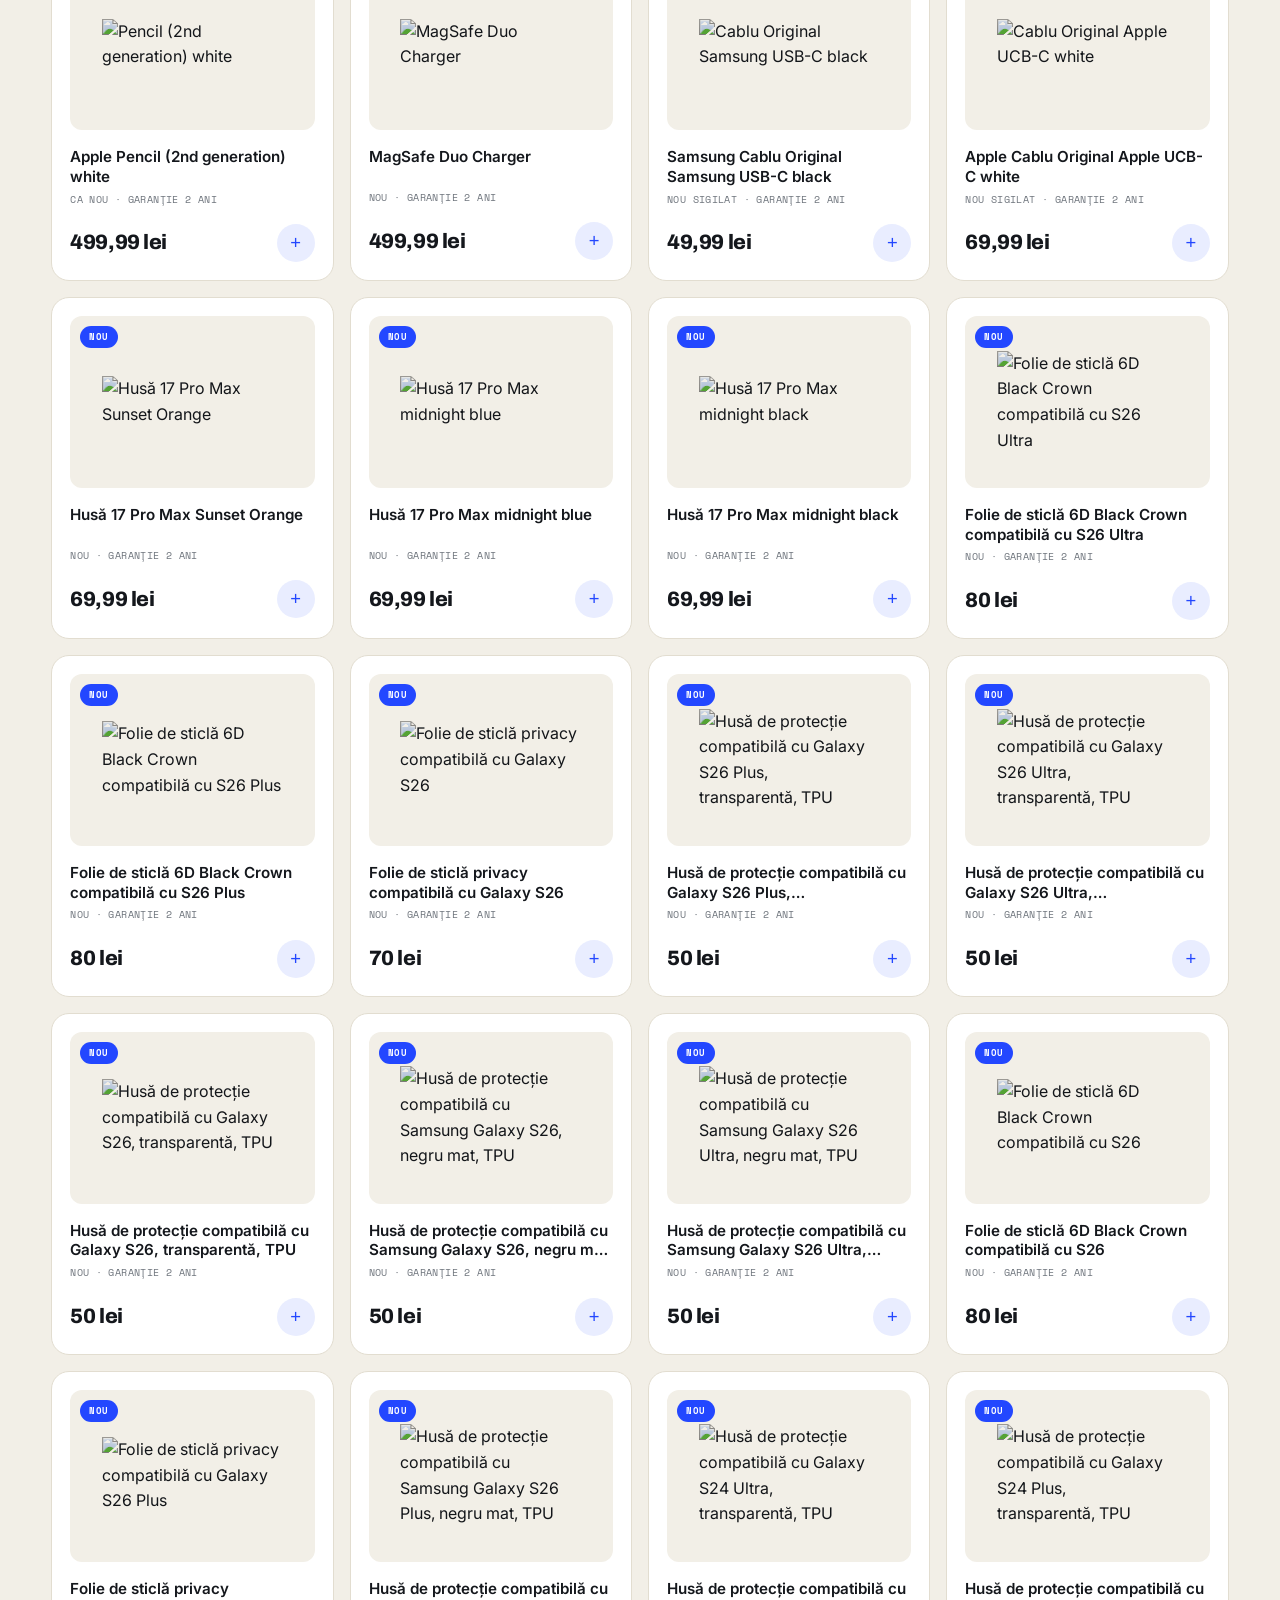
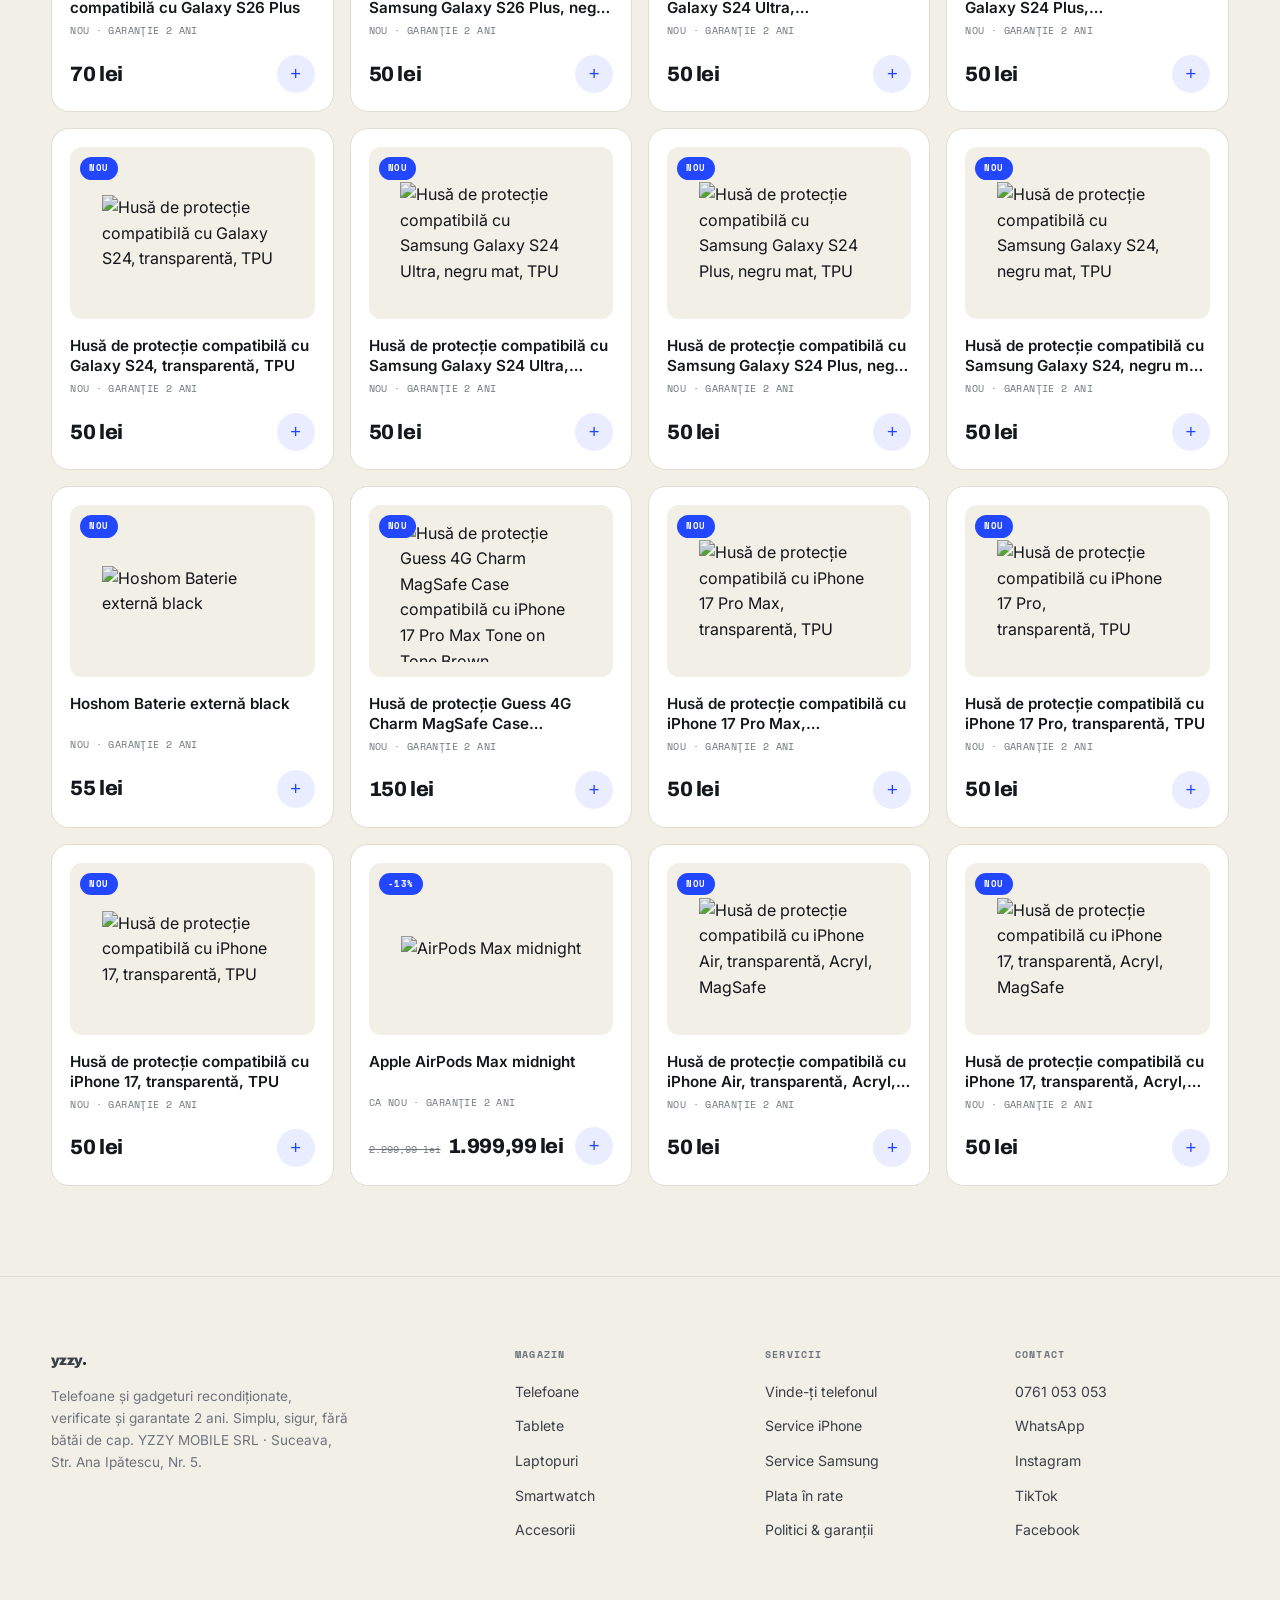
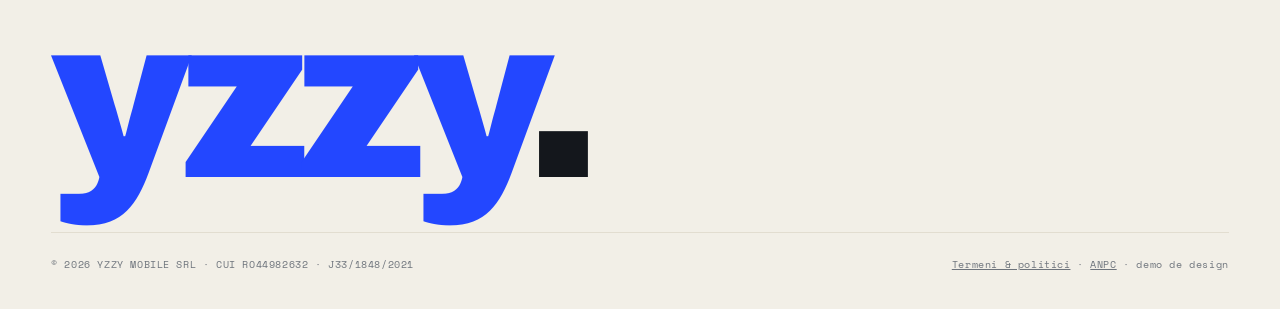
==== commit eb50b598: "Hero ecuatie tranzitiva: 3 randuri (Un telefon bun / E usor / E yzzy), E-uri negru-soft, usor+yzzy a" ====
--- a/catalog.html
+++ b/catalog.html
@@ -5,7 +5,7 @@
 <meta name="viewport" content="width=device-width, initial-scale=1.0">
 <title>Catalog — YZZY</title>
 <meta name="description" content="Catalogul YZZY: telefoane, tablete, laptopuri, smartwatch și accesorii recondiționate, garantate 2 ani.">
-<link rel="stylesheet" href="theme.css?v=1">
+<link rel="stylesheet" href="theme.css?v=2">
 <style>
 .cat-hero{padding:130px 4vw 30px}
 .cat-hero h1{font-size:clamp(2.6rem,7vw,5rem)}
@@ -56,8 +56,8 @@
 
 <footer id="footer"></footer>
 
-<script src="data/catalog.js?v=1"></script>
-<script src="app.js?v=1"></script>
+<script src="data/catalog.js?v=2"></script>
+<script src="app.js?v=2"></script>
 <script>
 renderNav('catalog.html');
 renderFooter(document.getElementById('footer'));
--- a/theme.css
+++ b/theme.css
@@ -40,8 +40,8 @@
 /* ---------- nav ---------- */
 nav{position:fixed;top:0;left:0;right:0;z-index:100;display:flex;align-items:center;justify-content:space-between;gap:16px;padding:16px 4vw;transition:background .3s,border-color .3s,box-shadow .3s;border-bottom:1px solid transparent}
 nav.scrolled{background:rgba(242,239,231,.85);backdrop-filter:blur(16px);border-bottom-color:var(--line);box-shadow:0 1px 0 rgba(0,0,0,.02)}
-.logo{font-family:var(--f-display);font-weight:900;font-size:1.85rem;letter-spacing:-.05em;text-decoration:none;color:var(--ink);display:inline-flex;align-items:baseline;line-height:1}
-.logo .d{width:.2em;height:.2em;border-radius:50%;background:var(--blue);display:inline-block;margin-left:.04em;transition:transform .25s}
+.logo{font-family:var(--f-display);font-weight:900;font-size:1.85rem;letter-spacing:-.05em;text-decoration:none;color:var(--blue);display:inline-flex;align-items:baseline;line-height:1}
+.logo .d{width:.2em;height:.2em;border-radius:50%;background:var(--ink);display:inline-block;margin-left:.04em;transition:transform .25s}
 .logo:hover .d{transform:translateY(-.15em)}
 .nav-links{display:flex;gap:26px;list-style:none}
 .nav-links a{font-family:var(--f-text);font-size:.86rem;font-weight:500;color:var(--ink-2);text-decoration:none;transition:color .2s;padding:6px 0;position:relative}
@@ -130,8 +130,8 @@
 .foot-grid a{color:var(--ink-2);text-decoration:none;font-size:.88rem;transition:color .2s}
 .foot-grid a:hover{color:var(--blue)}
 .foot-brand p{color:var(--ink-soft);font-size:.85rem;max-width:300px;margin-top:14px}
-.foot-mega{font-family:var(--f-display);font-weight:900;font-size:clamp(4rem,18vw,17rem);line-height:.8;letter-spacing:-.05em;color:var(--ink);margin-bottom:40px}
-.foot-mega .d{color:var(--blue)}
+.foot-mega{font-family:var(--f-display);font-weight:900;font-size:clamp(4rem,18vw,17rem);line-height:.8;letter-spacing:-.05em;color:var(--blue);margin-bottom:40px}
+.foot-mega .d{color:var(--ink)}
 .foot-bottom{display:flex;justify-content:space-between;gap:18px;flex-wrap:wrap;border-top:1px solid var(--line);padding-top:24px;font-family:var(--f-mono);font-size:.62rem;letter-spacing:.06em;color:var(--ink-soft)}
 .foot-bottom a{color:inherit}
 @media(max-width:900px){.foot-grid{grid-template-columns:1fr 1fr}}
